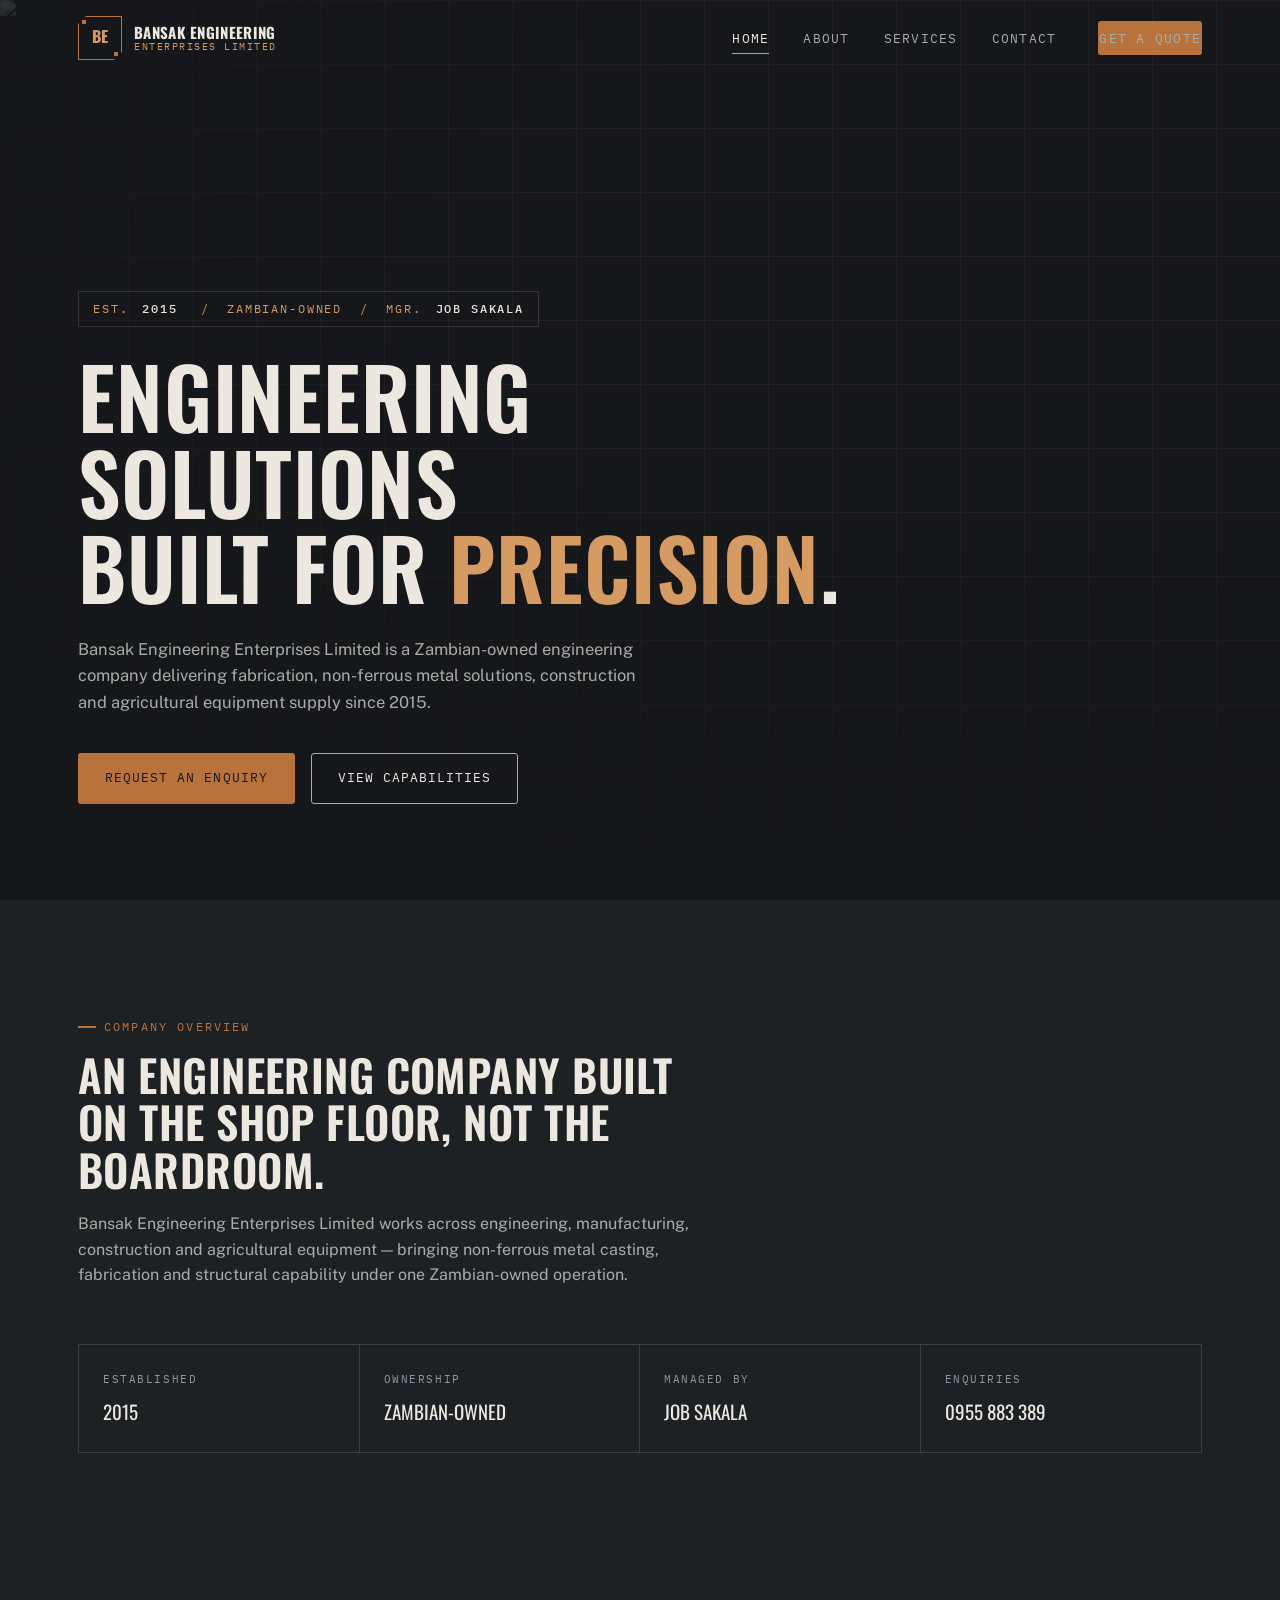
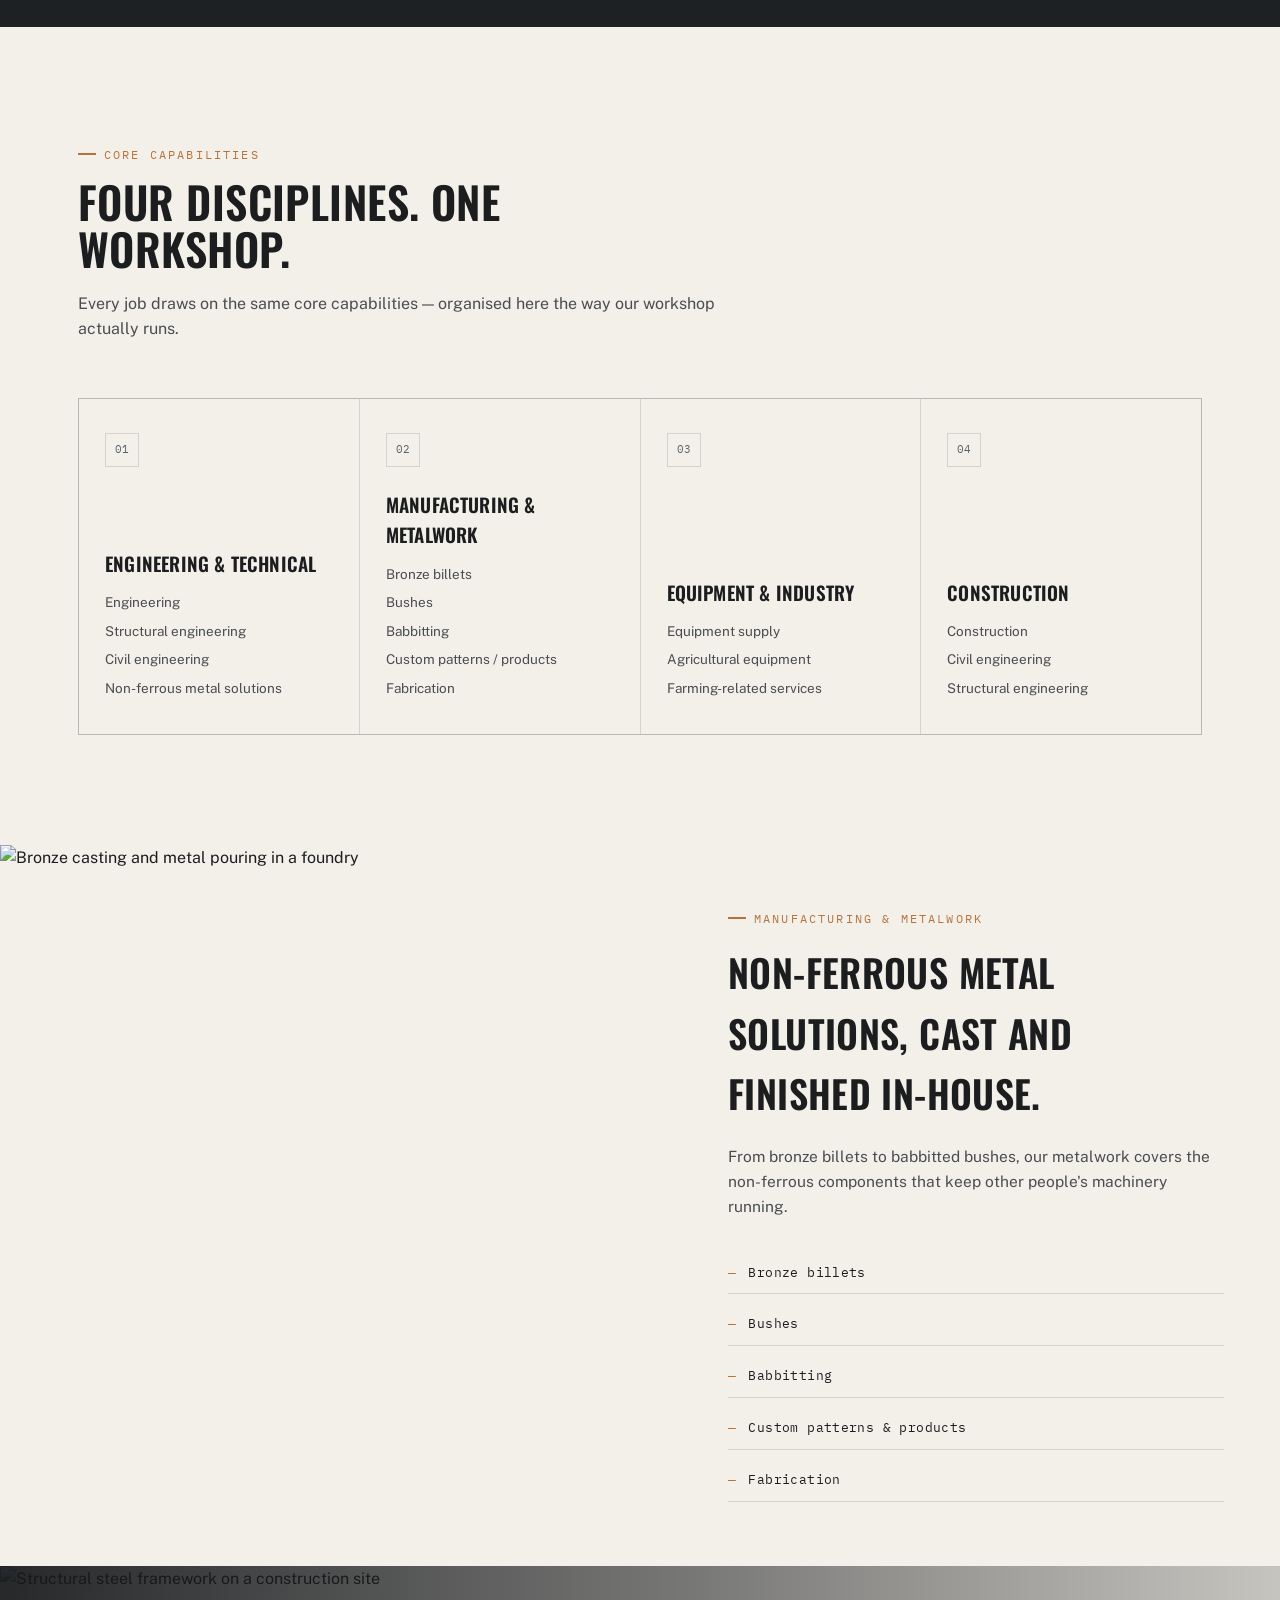
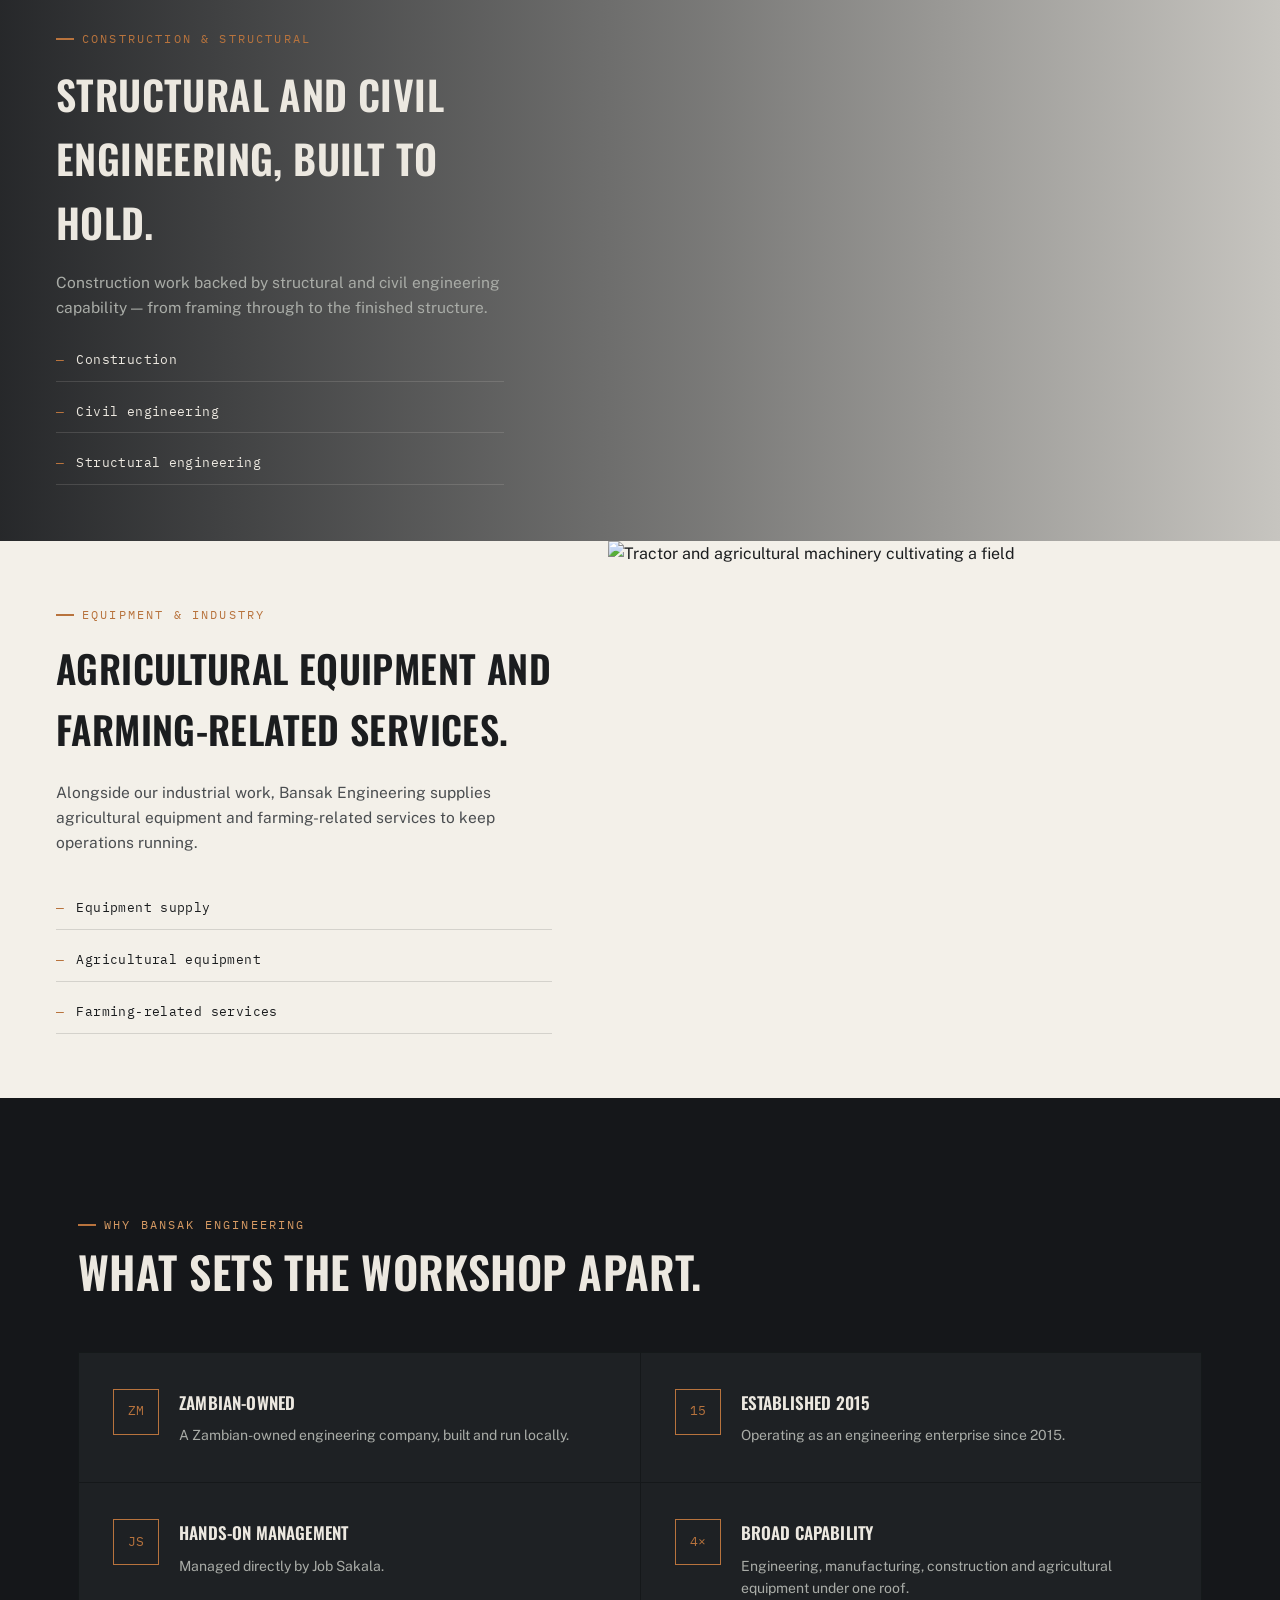
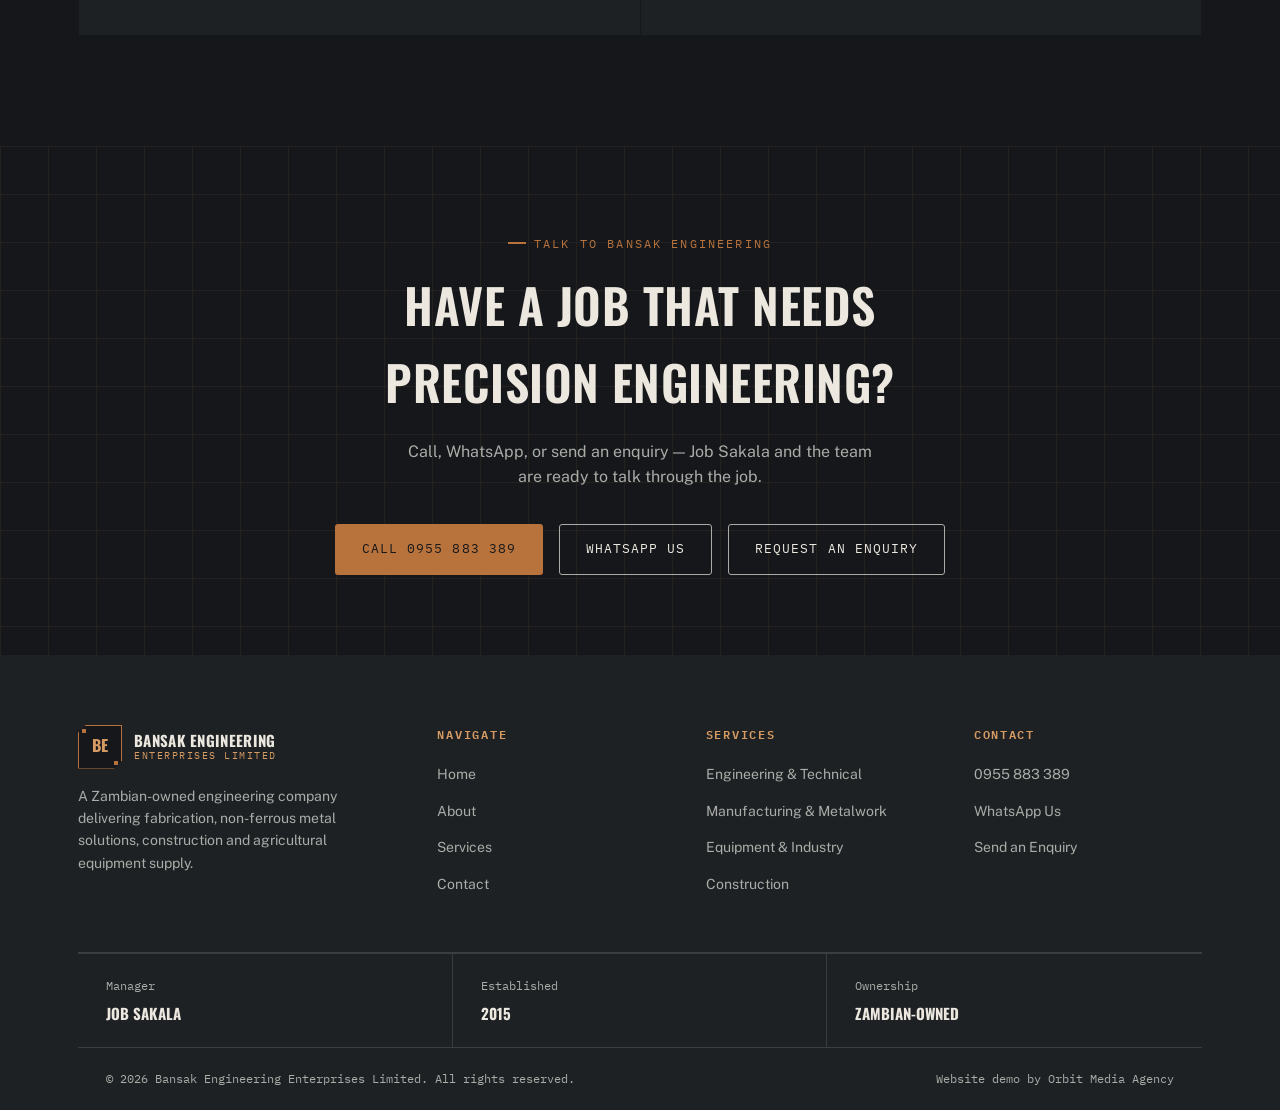
==== index.html @ 0b88bb21 "Add files via upload" ====
<!DOCTYPE html>
<html lang="en">
<head>
<meta charset="UTF-8">
<meta name="viewport" content="width=device-width, initial-scale=1.0">
<title>Bansak Engineering Enterprises Limited — Engineering, Fabrication &amp; Industrial Solutions</title>
<meta name="description" content="Bansak Engineering Enterprises Limited — a Zambian-owned engineering company established in 2015, delivering fabrication, non-ferrous metal solutions, construction and agricultural equipment supply.">
<link rel="preconnect" href="https://fonts.googleapis.com">
<link href="https://fonts.googleapis.com/css2?family=Oswald:wght@400;500;600;700&family=Public+Sans:wght@400;500;600&family=IBM+Plex+Mono:wght@400;500&display=swap" rel="stylesheet">
<link rel="stylesheet" href="assets/style.css">
</head>
<body>

<header class="site-header">
  <div class="nav-inner">
    <a href="index.html" class="brand">
      <span class="brand-mark"><span>BE</span></span>
      <span class="brand-text">
        <strong>Bansak Engineering</strong>
        <small>Enterprises Limited</small>
      </span>
    </a>
    <nav class="nav-links">
      <a href="index.html">Home</a>
      <a href="about.html">About</a>
      <a href="services.html">Services</a>
      <a href="contact.html">Contact</a>
      <a href="tel:0955883389" class="btn btn-primary nav-cta">Get a Quote</a>
    </nav>
    <button class="hamburger" aria-label="Open menu" aria-expanded="false">
      <span></span><span></span><span></span>
    </button>
  </div>
</header>

<div class="mobile-panel">
  <a href="index.html">Home</a>
  <a href="about.html">About</a>
  <a href="services.html">Services</a>
  <a href="contact.html">Contact</a>
  <a href="tel:0955883389" class="btn btn-primary mp-cta">Get a Quote</a>
  <div class="mp-phone">0955883389</div>
</div>

<!-- HERO -->
<section class="hero">
  <div class="hero-bg">
    <img src="https://commons.wikimedia.org/wiki/Special:FilePath/Welder%20in%20a%20workshop%20(Unsplash).jpg" alt="Welder at work in an engineering workshop">
  </div>
  <div class="hero-grid"></div>
  <div class="hero-scrim"></div>
  <div class="hero-content">
    <div class="hero-plate">Est. <b>2015</b> &nbsp;/&nbsp; Zambian-Owned &nbsp;/&nbsp; Mgr. <b>Job Sakala</b></div>
    <h1>Engineering solutions<br>built for <em>precision</em>.</h1>
    <p class="hero-sub">Bansak Engineering Enterprises Limited is a Zambian-owned engineering company delivering fabrication, non-ferrous metal solutions, construction and agricultural equipment supply since 2015.</p>
    <div class="hero-ctas">
      <a href="contact.html" class="btn btn-primary">Request an Enquiry</a>
      <a href="services.html" class="btn btn-outline">View Capabilities</a>
    </div>
  </div>
</section>

<!-- INTRO / NAMEPLATE -->
<section class="section on-graphite">
  <div class="wrap">
    <div class="section-head reveal">
      <div class="plate-label">Company overview</div>
      <h2>An engineering company built on the shop floor, not the boardroom.</h2>
      <p>Bansak Engineering Enterprises Limited works across engineering, manufacturing, construction and agricultural equipment — bringing non-ferrous metal casting, fabrication and structural capability under one Zambian-owned operation.</p>
    </div>
    <div class="nameplate reveal">
      <div class="nameplate-item">
        <div class="np-label">Established</div>
        <div class="np-value">2015</div>
      </div>
      <div class="nameplate-item">
        <div class="np-label">Ownership</div>
        <div class="np-value">Zambian-Owned</div>
      </div>
      <div class="nameplate-item">
        <div class="np-label">Managed By</div>
        <div class="np-value">Job Sakala</div>
      </div>
      <div class="nameplate-item">
        <div class="np-label">Enquiries</div>
        <div class="np-value">0955 883 389</div>
      </div>
    </div>
  </div>
</section>

<div class="blueprint-strip on-graphite" style="background-color:var(--graphite);"></div>

<!-- CORE CAPABILITIES -->
<section class="section">
  <div class="wrap">
    <div class="section-head reveal">
      <div class="plate-label">Core capabilities</div>
      <h2>Four disciplines. One workshop.</h2>
      <p>Every job draws on the same core capabilities — organised here the way our workshop actually runs.</p>
    </div>
    <div class="bento stagger">
      <div class="bento-card reveal" style="--i:0">
        <div class="bento-mark">01</div>
        <div>
          <h3>Engineering &amp; Technical</h3>
          <ul>
            <li>Engineering</li>
            <li>Structural engineering</li>
            <li>Civil engineering</li>
            <li>Non-ferrous metal solutions</li>
          </ul>
        </div>
      </div>
      <div class="bento-card reveal" style="--i:1">
        <div class="bento-mark">02</div>
        <div>
          <h3>Manufacturing &amp; Metalwork</h3>
          <ul>
            <li>Bronze billets</li>
            <li>Bushes</li>
            <li>Babbitting</li>
            <li>Custom patterns / products</li>
            <li>Fabrication</li>
          </ul>
        </div>
      </div>
      <div class="bento-card reveal" style="--i:2">
        <div class="bento-mark">03</div>
        <div>
          <h3>Equipment &amp; Industry</h3>
          <ul>
            <li>Equipment supply</li>
            <li>Agricultural equipment</li>
            <li>Farming-related services</li>
          </ul>
        </div>
      </div>
      <div class="bento-card reveal" style="--i:3">
        <div class="bento-mark">04</div>
        <div>
          <h3>Construction</h3>
          <ul>
            <li>Construction</li>
            <li>Civil engineering</li>
            <li>Structural engineering</li>
          </ul>
        </div>
      </div>
    </div>
  </div>
</section>

<!-- MANUFACTURING & METAL SOLUTIONS SPOTLIGHT -->
<div class="split">
  <div class="split-media reveal">
    <img src="https://commons.wikimedia.org/wiki/Special:FilePath/Bronze%20casting%20in%20Kunstgie%C3%9Ferei%20M%C3%BCnchen%2047.jpg" alt="Bronze casting and metal pouring in a foundry">
  </div>
  <div class="split-text reveal">
    <div class="plate-label">Manufacturing &amp; metalwork</div>
    <h2>Non-ferrous metal solutions, cast and finished in-house.</h2>
    <p>From bronze billets to babbitted bushes, our metalwork covers the non-ferrous components that keep other people's machinery running.</p>
    <ul class="split-list">
      <li>Bronze billets</li>
      <li>Bushes</li>
      <li>Babbitting</li>
      <li>Custom patterns &amp; products</li>
      <li>Fabrication</li>
    </ul>
  </div>
</div>

<!-- FABRICATION / CONSTRUCTION VISUAL BAND -->
<section class="visual-band reveal">
  <img src="https://commons.wikimedia.org/wiki/Special:FilePath/Structural%20steel%20with%20concrete%20lester%20pearson%20toronto%20airport2.jpg" alt="Structural steel framework on a construction site">
  <div class="scrim"></div>
  <div class="visual-content">
    <div class="plate-label">Construction &amp; structural</div>
    <h2>Structural and civil engineering, built to hold.</h2>
    <p>Construction work backed by structural and civil engineering capability — from framing through to the finished structure.</p>
    <ul class="split-list">
      <li>Construction</li>
      <li>Civil engineering</li>
      <li>Structural engineering</li>
    </ul>
  </div>
</section>

<!-- AGRICULTURAL EQUIPMENT -->
<div class="split reverse">
  <div class="split-media reveal">
    <img src="https://commons.wikimedia.org/wiki/Special:FilePath/Tractor-agricultural-machine-cultivating-field.jpg" alt="Tractor and agricultural machinery cultivating a field">
  </div>
  <div class="split-text reveal">
    <div class="plate-label">Equipment &amp; industry</div>
    <h2>Agricultural equipment and farming-related services.</h2>
    <p>Alongside our industrial work, Bansak Engineering supplies agricultural equipment and farming-related services to keep operations running.</p>
    <ul class="split-list">
      <li>Equipment supply</li>
      <li>Agricultural equipment</li>
      <li>Farming-related services</li>
    </ul>
  </div>
</div>

<!-- WHY BANSAK -->
<section class="section on-dark">
  <div class="wrap">
    <div class="section-head reveal">
      <div class="plate-label">Why Bansak Engineering</div>
      <h2>What sets the workshop apart.</h2>
    </div>
    <div class="why-grid stagger">
      <div class="why-block reveal" style="--i:0; background:var(--graphite);">
        <div class="why-mark">ZM</div>
        <div>
          <h3 style="color:var(--offwhite)">Zambian-owned</h3>
          <p style="color:var(--offwhite-dim)">A Zambian-owned engineering company, built and run locally.</p>
        </div>
      </div>
      <div class="why-block reveal" style="--i:1; background:var(--graphite);">
        <div class="why-mark">15</div>
        <div>
          <h3 style="color:var(--offwhite)">Established 2015</h3>
          <p style="color:var(--offwhite-dim)">Operating as an engineering enterprise since 2015.</p>
        </div>
      </div>
      <div class="why-block reveal" style="--i:2; background:var(--graphite);">
        <div class="why-mark">JS</div>
        <div>
          <h3 style="color:var(--offwhite)">Hands-on management</h3>
          <p style="color:var(--offwhite-dim)">Managed directly by Job Sakala.</p>
        </div>
      </div>
      <div class="why-block reveal" style="--i:3; background:var(--graphite);">
        <div class="why-mark">4×</div>
        <div>
          <h3 style="color:var(--offwhite)">Broad capability</h3>
          <p style="color:var(--offwhite-dim)">Engineering, manufacturing, construction and agricultural equipment under one roof.</p>
        </div>
      </div>
    </div>
  </div>
</section>

<!-- CTA BANNER -->
<section class="cta-banner">
  <div class="wrap cta-banner-inner">
    <div class="plate-label" style="justify-content:center;">Talk to Bansak Engineering</div>
    <h2>Have a job that needs precision engineering?</h2>
    <p>Call, WhatsApp, or send an enquiry — Job Sakala and the team are ready to talk through the job.</p>
    <div class="cta-actions">
      <a href="tel:0955883389" class="btn btn-primary">Call 0955 883 389</a>
      <a href="https://wa.me/260955883389" target="_blank" rel="noopener" class="btn btn-outline">WhatsApp Us</a>
      <a href="contact.html" class="btn btn-outline">Request an Enquiry</a>
    </div>
  </div>
</section>

<!-- FOOTER -->
<footer class="site-footer">
  <div class="wrap">
    <div class="footer-top">
      <div class="footer-brand">
        <a href="index.html" class="brand">
          <span class="brand-mark"><span>BE</span></span>
          <span class="brand-text"><strong>Bansak Engineering</strong><small>Enterprises Limited</small></span>
        </a>
        <p>A Zambian-owned engineering company delivering fabrication, non-ferrous metal solutions, construction and agricultural equipment supply.</p>
      </div>
      <div class="footer-col">
        <h4>Navigate</h4>
        <ul>
          <li><a href="index.html">Home</a></li>
          <li><a href="about.html">About</a></li>
          <li><a href="services.html">Services</a></li>
          <li><a href="contact.html">Contact</a></li>
        </ul>
      </div>
      <div class="footer-col">
        <h4>Services</h4>
        <ul>
          <li><a href="services.html">Engineering &amp; Technical</a></li>
          <li><a href="services.html">Manufacturing &amp; Metalwork</a></li>
          <li><a href="services.html">Equipment &amp; Industry</a></li>
          <li><a href="services.html">Construction</a></li>
        </ul>
      </div>
      <div class="footer-col">
        <h4>Contact</h4>
        <ul>
          <li><a href="tel:0955883389">0955 883 389</a></li>
          <li><a href="https://wa.me/260955883389" target="_blank" rel="noopener">WhatsApp Us</a></li>
          <li><a href="contact.html">Send an Enquiry</a></li>
        </ul>
      </div>
    </div>
    <div class="footer-plate">
      <div>Manager<b>Job Sakala</b></div>
      <div>Established<b>2015</b></div>
      <div>Ownership<b>Zambian-Owned</b></div>
    </div>
    <div class="footer-bottom">
      <span>&copy; 2026 Bansak Engineering Enterprises Limited. All rights reserved.</span>
      <span>Website demo by Orbit Media Agency</span>
    </div>
  </div>
</footer>

<button class="to-top" aria-label="Back to top">↑</button>
<a href="https://wa.me/260955883389" target="_blank" rel="noopener" class="wa-float" aria-label="Chat on WhatsApp">
  <svg width="26" height="26" viewBox="0 0 24 24" fill="none"><path d="M17.6 6.32A7.85 7.85 0 0 0 12.03 4c-4.36 0-7.9 3.53-7.9 7.9 0 1.4.37 2.75 1.06 3.95L4 20l4.28-1.12a7.9 7.9 0 0 0 3.75.96h.01c4.36 0 7.9-3.54 7.9-7.9 0-2.1-.83-4.08-2.34-5.62Z" stroke="#15171a" stroke-width="1.3"/><path d="M9.5 8.6c.14-.32.29-.32.42-.33h.36c.11 0 .27-.04.42.32.16.4.53 1.36.58 1.46.05.1.08.22.01.35-.06.13-.1.2-.2.32-.1.11-.2.24-.29.32-.1.1-.2.2-.09.4.12.2.53.9 1.15 1.46.79.7 1.45.92 1.66 1.02.2.1.32.09.44-.05.13-.14.53-.6.67-.81.14-.2.28-.17.46-.1.19.07 1.2.57 1.4.67.2.1.34.15.39.24.05.1.05.53-.13 1.04-.18.51-1.03.99-1.44 1.05-.37.06-.83.08-1.34-.09-.31-.1-.7-.23-1.22-.45-2.14-.92-3.54-3.08-3.65-3.22-.11-.15-.87-1.15-.87-2.2 0-1.04.55-1.55.74-1.76Z" fill="#15171a"/></svg>
</a>

<script src="assets/script.js"></script>
</body>
</html>
---- assets/style.css ----
/* =========================================================
   BANSAK ENGINEERING ENTERPRISES LIMITED — design system
   Signature: the stamped equipment "nameplate" motif.
   ========================================================= */

:root{
  --charcoal: #15171a;
  --graphite: #1e2124;
  --graphite-2: #262a2e;
  --steel: #55636d;
  --steel-light: #8b98a1;
  --bronze: #b8733d;
  --bronze-light: #d69a63;
  --bronze-dim: #8a5a30;
  --paper: #f3f0e9;
  --paper-2: #eae5da;
  --ink: #1b1d1f;
  --ink-soft: #4a4d50;
  --offwhite: #ece8e0;
  --offwhite-dim: #a9aca7;
  --line-dark: rgba(236,232,224,0.14);
  --line-light: rgba(27,29,31,0.14);
  --radius: 3px;
  --font-display: 'Oswald', sans-serif;
  --font-body: 'Public Sans', sans-serif;
  --font-mono: 'IBM Plex Mono', monospace;
  --ease: cubic-bezier(.22,.68,.32,1);
}

*{box-sizing:border-box;}
html{scroll-behavior:smooth;}
@media (prefers-reduced-motion: reduce){
  html{scroll-behavior:auto;}
  *{animation-duration:0.001ms !important; animation-iteration-count:1 !important; transition-duration:0.001ms !important;}
}

body{
  margin:0;
  font-family:var(--font-body);
  background:var(--paper);
  color:var(--ink);
  line-height:1.6;
  -webkit-font-smoothing:antialiased;
  overflow-x:hidden;
}

img{max-width:100%; display:block;}
a{color:inherit; text-decoration:none;}
ul{margin:0; padding:0; list-style:none;}
h1,h2,h3,h4{font-family:var(--font-display); text-transform:uppercase; margin:0; letter-spacing:0.01em; font-weight:600;}
p{margin:0;}

.wrap{max-width:1180px; margin:0 auto; padding:0 28px;}

/* ---------- eyebrow / stamped plate label ---------- */
.plate-label{
  display:inline-flex;
  align-items:center;
  gap:8px;
  font-family:var(--font-mono);
  font-size:12px;
  letter-spacing:0.18em;
  text-transform:uppercase;
  color:var(--bronze);
  margin-bottom:14px;
}
.plate-label::before{
  content:"";
  width:18px; height:2px;
  background:var(--bronze);
  display:inline-block;
}
.on-dark .plate-label{color:var(--bronze-light);}

/* ---------- buttons ---------- */
.btn{
  display:inline-flex;
  align-items:center;
  gap:10px;
  font-family:var(--font-mono);
  font-size:13px;
  letter-spacing:0.08em;
  text-transform:uppercase;
  padding:14px 26px;
  border:1px solid transparent;
  border-radius:var(--radius);
  cursor:pointer;
  transition:transform .35s var(--ease), background .3s, border-color .3s, color .3s;
  white-space:nowrap;
}
.btn:hover{transform:translateY(-2px);}
.btn:focus-visible{outline:2px solid var(--bronze-light); outline-offset:3px;}
.btn-primary{background:var(--bronze); color:var(--charcoal);}
.btn-primary:hover{background:var(--bronze-light);}
.btn-outline{border-color:var(--offwhite-dim); color:var(--offwhite);}
.btn-outline:hover{border-color:var(--bronze-light); color:var(--bronze-light);}
.btn-outline-dark{border-color:var(--ink-soft); color:var(--ink);}
.btn-outline-dark:hover{border-color:var(--bronze); color:var(--bronze-dim);}
.btn-block{width:100%; justify-content:center;}

/* ---------- nav ---------- */
.site-header{
  position:fixed; top:0; left:0; right:0; z-index:100;
  background:rgba(21,23,26,0.0);
  transition:background .4s var(--ease), border-color .4s, backdrop-filter .4s;
  border-bottom:1px solid transparent;
}
.site-header.scrolled{
  background:rgba(21,23,26,0.92);
  backdrop-filter:blur(8px);
  border-bottom-color:var(--line-dark);
}
.nav-inner{
  display:flex; align-items:center; justify-content:space-between;
  padding:16px 28px;
  max-width:1180px; margin:0 auto;
}
.brand{display:flex; align-items:center; gap:12px;}
.brand-mark{
  width:44px; height:44px;
  border:1px solid var(--bronze);
  position:relative;
  display:flex; align-items:center; justify-content:center;
  font-family:var(--font-display);
  font-weight:700; font-size:16px; letter-spacing:0.03em;
  color:var(--bronze-light);
  clip-path:polygon(8px 0,100% 0,100% calc(100% - 8px),calc(100% - 8px) 100%,0 100%,0 8px);
  background:var(--charcoal);
}
.brand-mark span{position:relative; top:-1px;}
.brand-mark::before,.brand-mark::after{
  content:""; position:absolute; width:4px; height:4px; background:var(--bronze);
}
.brand-mark::before{top:3px; left:3px;}
.brand-mark::after{bottom:3px; right:3px;}
.brand-text{display:flex; flex-direction:column; line-height:1.1;}
.brand-text strong{font-family:var(--font-display); color:var(--offwhite); font-size:15px; letter-spacing:0.02em; text-transform:uppercase;}
.brand-text small{font-family:var(--font-mono); color:var(--bronze-light); font-size:9.5px; letter-spacing:0.16em; text-transform:uppercase; margin-top:2px;}

.nav-links{display:flex; align-items:center; gap:34px;}
.nav-links a{
  font-family:var(--font-mono); font-size:12.5px; letter-spacing:0.1em; text-transform:uppercase;
  color:var(--offwhite-dim); position:relative; padding:6px 0;
  transition:color .3s;
}
.nav-links a::after{
  content:""; position:absolute; left:0; bottom:0; width:0; height:1px; background:var(--bronze-light);
  transition:width .3s var(--ease);
}
.nav-links a:hover, .nav-links a.active{color:var(--offwhite);}
.nav-links a:hover::after, .nav-links a.active::after{width:100%;}
.nav-cta{margin-left:8px;}

.hamburger{
  display:none; width:38px; height:38px; border:1px solid var(--line-dark);
  background:transparent; cursor:pointer; position:relative; border-radius:var(--radius);
}
.hamburger span{
  position:absolute; left:9px; right:9px; height:1.5px; background:var(--offwhite);
  transition:transform .35s var(--ease), opacity .25s;
}
.hamburger span:nth-child(1){top:13px;}
.hamburger span:nth-child(2){top:18.5px;}
.hamburger span:nth-child(3){top:24px;}
.hamburger.open span:nth-child(1){transform:translateY(5.5px) rotate(45deg);}
.hamburger.open span:nth-child(2){opacity:0;}
.hamburger.open span:nth-child(3){transform:translateY(-5.5px) rotate(-45deg);}

.mobile-panel{
  position:fixed; inset:0; top:0; background:var(--charcoal);
  z-index:99; display:flex; flex-direction:column; justify-content:center; gap:28px;
  padding:40px; transform:translateX(100%); transition:transform .45s var(--ease);
}
.mobile-panel.open{transform:translateX(0);}
.mobile-panel a{
  font-family:var(--font-display); font-size:30px; text-transform:uppercase; color:var(--offwhite);
  letter-spacing:0.02em;
}
.mobile-panel .mp-cta{margin-top:12px;}
.mobile-panel .mp-phone{
  font-family:var(--font-mono); color:var(--bronze-light); font-size:15px; letter-spacing:0.06em;
}

body.menu-open{overflow:hidden;}

/* ---------- hero ---------- */
.hero{
  position:relative; min-height:100vh; display:flex; align-items:flex-end;
  overflow:hidden; background:var(--charcoal);
}
.hero-bg{
  position:absolute; inset:0; z-index:0;
}
.hero-bg img{
  width:100%; height:100%; object-fit:cover;
  animation:kenburns 26s ease-in-out infinite alternate;
}
@keyframes kenburns{ from{transform:scale(1);} to{transform:scale(1.09);} }
.hero-scrim{
  position:absolute; inset:0; z-index:1;
  background:
    linear-gradient(180deg, rgba(21,23,26,0.55) 0%, rgba(21,23,26,0.35) 35%, rgba(21,23,26,0.92) 100%),
    linear-gradient(90deg, rgba(21,23,26,0.75) 0%, rgba(21,23,26,0.15) 55%);
}
.hero-grid{
  position:absolute; inset:0; z-index:1; opacity:0.15; pointer-events:none;
  background-image:
    linear-gradient(var(--bronze-light) 1px, transparent 1px),
    linear-gradient(90deg, var(--bronze-light) 1px, transparent 1px);
  background-size:64px 64px;
  animation:gridshift 40s linear infinite;
}
@keyframes gridshift{ from{background-position:0 0,0 0;} to{background-position:64px 64px,64px 64px;} }
.hero-content{
  position:relative; z-index:2; padding:160px 28px 96px; max-width:1180px; margin:0 auto; width:100%;
}
.hero-plate{
  display:inline-flex; align-items:center; gap:14px;
  font-family:var(--font-mono); font-size:11.5px; letter-spacing:0.16em; text-transform:uppercase;
  color:var(--bronze-light); border:1px solid var(--line-dark); padding:8px 14px; margin-bottom:26px;
  opacity:0; animation:riseIn .9s var(--ease) .2s forwards;
}
.hero-plate b{color:var(--offwhite); font-weight:500;}
.hero h1{
  font-size:clamp(38px,6.6vw,84px); color:var(--offwhite); line-height:1.02; max-width:820px;
  opacity:0; animation:riseIn .9s var(--ease) .38s forwards;
}
.hero h1 em{font-style:normal; color:var(--bronze-light);}
.hero-sub{
  margin-top:26px; max-width:560px; color:var(--offwhite-dim); font-size:16.5px;
  opacity:0; animation:riseIn .9s var(--ease) .55s forwards;
}
.hero-ctas{
  margin-top:38px; display:flex; gap:16px; flex-wrap:wrap;
  opacity:0; animation:riseIn .9s var(--ease) .72s forwards;
}
@keyframes riseIn{ from{opacity:0; transform:translateY(22px);} to{opacity:1; transform:translateY(0);} }

.hero-band{
  position:relative; min-height:46vh; display:flex; align-items:flex-end; overflow:hidden; background:var(--charcoal);
}
.hero-band .hero-content{padding:150px 28px 60px;}
.hero-band h1{font-size:clamp(32px,5.2vw,58px);}

/* ---------- sections ---------- */
section{position:relative;}
.section{padding:110px 0;}
.section-tight{padding:80px 0;}
.on-dark{background:var(--charcoal); color:var(--offwhite);}
.on-graphite{background:var(--graphite); color:var(--offwhite);}
.on-dark h2,.on-graphite h2{color:var(--offwhite);}
.on-dark p, .on-graphite p{color:var(--offwhite-dim);}

.section-head{max-width:640px; margin-bottom:56px;}
.section-head h2{font-size:clamp(28px,4vw,44px); line-height:1.08;}
.section-head p{margin-top:18px; font-size:16px; color:var(--ink-soft);}
.on-dark .section-head p, .on-graphite .section-head p{color:var(--offwhite-dim);}

/* reveal utility */
.reveal{opacity:0; transform:translateY(28px); transition:opacity .8s var(--ease), transform .8s var(--ease);}
.reveal.in{opacity:1; transform:translateY(0);}
.stagger > *{transition-delay:calc(var(--i,0) * 90ms);}

/* ---------- capability bento ---------- */
.bento{
  display:grid; grid-template-columns:repeat(4,1fr); gap:1px;
  background:var(--line-light); border:1px solid var(--line-light);
}
.on-dark .bento, .on-graphite .bento{background:var(--line-dark); border-color:var(--line-dark);}
.bento-card{
  background:var(--paper); padding:34px 26px; min-height:250px;
  display:flex; flex-direction:column; justify-content:space-between;
  transition:background .35s var(--ease);
}
.on-dark .bento-card, .on-graphite .bento-card{background:var(--graphite);}
.bento-card:hover{background:var(--charcoal);}
.bento-card:hover *{color:var(--offwhite) !important;}
.bento-card:hover .bento-mark{color:var(--bronze-light) !important; border-color:var(--bronze-light) !important;}
.bento-mark{
  font-family:var(--font-mono); font-size:11px; color:var(--steel);
  border:1px solid var(--line-light); width:34px; height:34px; display:flex; align-items:center; justify-content:center;
  transition:color .3s, border-color .3s;
}
.on-dark .bento-mark, .on-graphite .bento-mark{border-color:var(--line-dark); color:var(--steel-light);}
.bento-card h3{font-size:19px; margin-top:22px; color:var(--ink);}
.on-dark .bento-card h3, .on-graphite .bento-card h3{color:var(--offwhite);}
.bento-card ul{margin-top:14px; display:flex; flex-direction:column; gap:7px;}
.bento-card li{font-size:13.5px; color:var(--ink-soft);}
.on-dark .bento-card li, .on-graphite .bento-card li{color:var(--offwhite-dim);}

/* ---------- split sections ---------- */
.split{display:grid; grid-template-columns:1.05fr 0.95fr; gap:0; align-items:stretch;}
.split.reverse{grid-template-columns:0.95fr 1.05fr;}
.split.reverse .split-media{order:2;}
.split.reverse .split-text{order:1;}
.split-media{position:relative; min-height:420px; overflow:hidden;}
.split-media img{width:100%; height:100%; object-fit:cover; transition:transform .8s var(--ease);}
.split-media:hover img{transform:scale(1.05);}
.split-media::after{
  content:""; position:absolute; inset:0;
  border:1px solid var(--bronze); opacity:0; transition:opacity .4s;
  margin:14px;
}
.split-text{
  padding:64px 56px; display:flex; flex-direction:column; justify-content:center; background:var(--paper);
}
.split-text.dark-panel{background:var(--charcoal); color:var(--offwhite);}
.split-text.dark-panel p{color:var(--offwhite-dim);}
.split-text h2{font-size:clamp(26px,3.4vw,38px); margin-bottom:20px;}
.split-text p{font-size:15.5px; color:var(--ink-soft); margin-bottom:14px;}
.split-list{margin-top:20px; display:flex; flex-direction:column; gap:10px;}
.split-list li{
  display:flex; align-items:center; gap:12px; font-family:var(--font-mono); font-size:13px; letter-spacing:0.03em;
  padding:10px 0; border-bottom:1px solid var(--line-light);
}
.dark-panel .split-list li{border-bottom-color:var(--line-dark);}
.split-list li::before{content:"—"; color:var(--bronze);}

/* ---------- full-width visual band ---------- */
.visual-band{position:relative; min-height:520px; display:flex; align-items:center; overflow:hidden;}
.visual-band img{position:absolute; inset:0; width:100%; height:100%; object-fit:cover;}
.visual-band .scrim{position:absolute; inset:0; background:linear-gradient(90deg, rgba(21,23,26,0.92) 0%, rgba(21,23,26,0.55) 55%, rgba(21,23,26,0.2) 100%);}
.visual-band .visual-content{position:relative; z-index:2; max-width:560px; padding:56px;}
.visual-band h2{color:var(--offwhite); font-size:clamp(26px,3.6vw,40px);}
.visual-band p{color:var(--offwhite-dim); margin-top:16px; font-size:15.5px;}
.visual-band .split-list li{border-bottom-color:var(--line-dark); color:var(--offwhite);}

/* ---------- nameplate info block ---------- */
.nameplate{
  border:1px solid var(--line-dark); background:var(--graphite);
  display:grid; grid-template-columns:repeat(4,1fr);
}
.nameplate-item{padding:26px 24px; border-right:1px solid var(--line-dark);}
.nameplate-item:last-child{border-right:none;}
.nameplate-item .np-label{font-family:var(--font-mono); font-size:10.5px; letter-spacing:0.15em; text-transform:uppercase; color:var(--steel-light);}
.nameplate-item .np-value{font-family:var(--font-display); font-size:19px; color:var(--offwhite); margin-top:8px; text-transform:uppercase;}

/* ---------- why us blocks ---------- */
.why-grid{display:grid; grid-template-columns:repeat(2,1fr); gap:1px; background:var(--line-light); border:1px solid var(--line-light);}
.why-block{background:var(--paper); padding:36px 34px; display:flex; gap:20px;}
.why-mark{
  flex:none; width:46px; height:46px; border:1px solid var(--bronze); color:var(--bronze);
  display:flex; align-items:center; justify-content:center; font-family:var(--font-mono); font-size:13px;
}
.why-block h3{font-size:17px; margin-bottom:8px;}
.why-block p{font-size:14px; color:var(--ink-soft);}

/* ---------- CTA banner ---------- */
.cta-banner{
  background:var(--charcoal); padding:80px 0; text-align:center; position:relative; overflow:hidden;
}
.cta-banner::before{
  content:""; position:absolute; inset:0; opacity:0.08;
  background-image:linear-gradient(var(--bronze-light) 1px, transparent 1px), linear-gradient(90deg, var(--bronze-light) 1px, transparent 1px);
  background-size:48px 48px;
}
.cta-banner-inner{position:relative; z-index:1;}
.cta-banner h2{color:var(--offwhite); font-size:clamp(28px,4.6vw,48px); max-width:680px; margin:0 auto 18px;}
.cta-banner p{color:var(--offwhite-dim); max-width:480px; margin:0 auto 34px;}
.cta-actions{display:flex; gap:16px; justify-content:center; flex-wrap:wrap;}

/* ---------- footer ---------- */
.site-footer{background:var(--graphite); color:var(--offwhite); padding:70px 0 0;}
.footer-top{display:grid; grid-template-columns:1.4fr 1fr 1fr 1fr; gap:40px; padding-bottom:56px; border-bottom:1px solid var(--line-dark);}
.footer-brand p{color:var(--offwhite-dim); font-size:14px; margin-top:16px; max-width:280px;}
.footer-col h4{font-family:var(--font-mono); font-size:11.5px; letter-spacing:0.15em; color:var(--bronze-light); margin-bottom:18px;}
.footer-col ul{display:flex; flex-direction:column; gap:11px;}
.footer-col a{font-size:14px; color:var(--offwhite-dim); transition:color .25s;}
.footer-col a:hover{color:var(--offwhite);}
.footer-plate{
  margin-top:0; display:grid; grid-template-columns:repeat(3,1fr); border-top:1px solid var(--line-dark);
}
.footer-plate div{padding:22px 28px; border-right:1px solid var(--line-dark); font-family:var(--font-mono); font-size:12px; color:var(--offwhite-dim);}
.footer-plate div:last-child{border-right:none;}
.footer-plate b{display:block; color:var(--offwhite); font-family:var(--font-display); font-size:15px; text-transform:uppercase; margin-top:5px;}
.footer-bottom{
  padding:22px 28px; display:flex; justify-content:space-between; flex-wrap:wrap; gap:10px;
  font-family:var(--font-mono); font-size:11.5px; color:var(--offwhite-dim); border-top:1px solid var(--line-dark);
}

/* ---------- back to top ---------- */
.to-top{
  position:fixed; right:22px; bottom:22px; width:46px; height:46px; border-radius:50%;
  background:var(--bronze); color:var(--charcoal); display:flex; align-items:center; justify-content:center;
  border:none; cursor:pointer; opacity:0; pointer-events:none; transform:translateY(10px);
  transition:opacity .3s, transform .3s; z-index:80;
}
.to-top.show{opacity:1; pointer-events:auto; transform:translateY(0);}

/* ---------- floating whatsapp (mobile) ---------- */
.wa-float{
  position:fixed; left:20px; bottom:20px; z-index:80;
  background:var(--bronze); color:var(--charcoal); width:52px; height:52px; border-radius:50%;
  display:none; align-items:center; justify-content:center; box-shadow:0 8px 24px rgba(0,0,0,0.35);
}
@media (max-width:760px){ .wa-float{display:flex;} }

/* ---------- forms ---------- */
.form-grid{display:grid; grid-template-columns:1fr 1fr; gap:20px;}
.field{display:flex; flex-direction:column; gap:8px; margin-bottom:20px;}
.field.full{grid-column:1 / -1;}
.field label{font-family:var(--font-mono); font-size:11.5px; letter-spacing:0.1em; text-transform:uppercase; color:var(--ink-soft);}
.field input, .field select, .field textarea{
  border:1px solid var(--line-light); background:var(--paper-2); padding:13px 14px; font-family:var(--font-body);
  font-size:14.5px; color:var(--ink); border-radius:var(--radius); transition:border-color .25s, background .25s;
}
.field input:focus, .field select:focus, .field textarea:focus{
  outline:none; border-color:var(--bronze); background:#fff;
}
.field textarea{resize:vertical; min-height:120px;}
.form-note{font-size:12.5px; color:var(--ink-soft); margin-top:14px;}
.form-success{
  display:none; border:1px solid var(--bronze); padding:22px; background:var(--paper-2); margin-top:16px;
}
.form-success.show{display:block;}

/* ---------- contact page details ---------- */
.contact-grid{display:grid; grid-template-columns:1fr 1fr; gap:60px; align-items:start;}
.contact-card{border:1px solid var(--line-light); padding:36px; background:var(--paper-2);}
.contact-row{display:flex; align-items:center; gap:16px; padding:16px 0; border-bottom:1px solid var(--line-light);}
.contact-row:last-child{border-bottom:none;}
.contact-icon{
  flex:none; width:40px; height:40px; border:1px solid var(--bronze); color:var(--bronze);
  display:flex; align-items:center; justify-content:center;
}
.contact-row .cr-label{font-family:var(--font-mono); font-size:10.5px; letter-spacing:0.12em; text-transform:uppercase; color:var(--ink-soft);}
.contact-row .cr-value{font-family:var(--font-display); font-size:19px; text-transform:uppercase; margin-top:3px;}
.contact-row a.cr-value{color:var(--bronze-dim); transition:color .2s;}
.contact-row a.cr-value:hover{color:var(--bronze);}

.blueprint-strip{
  height:64px; width:100%;
  background-image:repeating-linear-gradient(90deg, var(--line-light) 0 1px, transparent 1px 40px);
  border-top:1px solid var(--line-light); border-bottom:1px solid var(--line-light);
  display:flex; align-items:center; overflow:hidden;
}
.on-dark .blueprint-strip{background-image:repeating-linear-gradient(90deg, var(--line-dark) 0 1px, transparent 1px 40px); border-color:var(--line-dark);}

/* ---------- responsive ---------- */
@media (max-width:980px){
  .nav-links{display:none;}
  .hamburger{display:block;}
  .bento{grid-template-columns:repeat(2,1fr);}
  .why-grid{grid-template-columns:1fr;}
  .footer-top{grid-template-columns:1fr 1fr; row-gap:36px;}
  .footer-plate{grid-template-columns:1fr;}
  .footer-plate div{border-right:none; border-bottom:1px solid var(--line-dark);}
  .split, .split.reverse{grid-template-columns:1fr;}
  .split-media{min-height:280px; order:1 !important;}
  .split-text{order:2 !important; padding:48px 28px;}
  .nameplate{grid-template-columns:1fr 1fr;}
  .nameplate-item{border-bottom:1px solid var(--line-dark);}
  .contact-grid{grid-template-columns:1fr; gap:36px;}
  .form-grid{grid-template-columns:1fr;}
}
@media (max-width:600px){
  .section{padding:72px 0;}
  .bento{grid-template-columns:1fr;}
  .footer-top{grid-template-columns:1fr;}
  .nameplate{grid-template-columns:1fr;}
  .hero-content{padding:130px 20px 64px;}
  .cta-actions{flex-direction:column; align-items:stretch;}
  .cta-actions .btn{justify-content:center;}
}
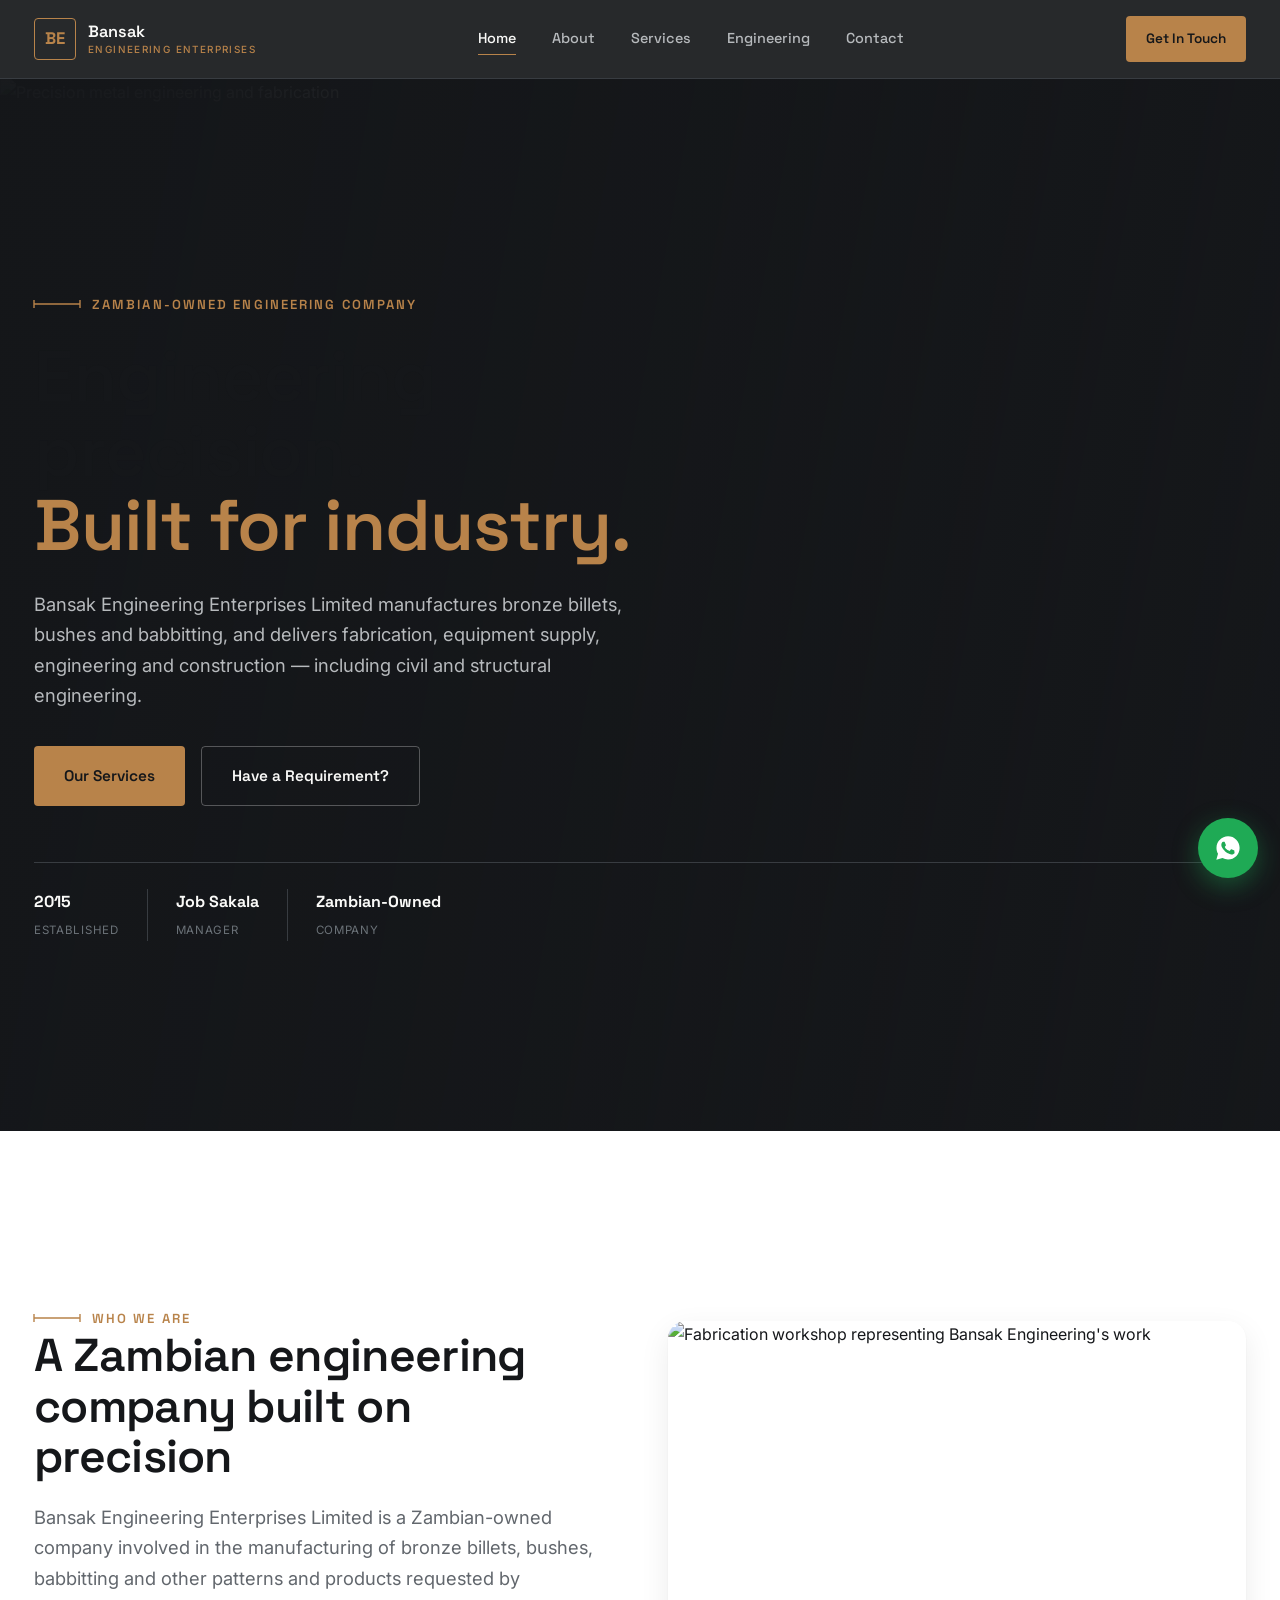
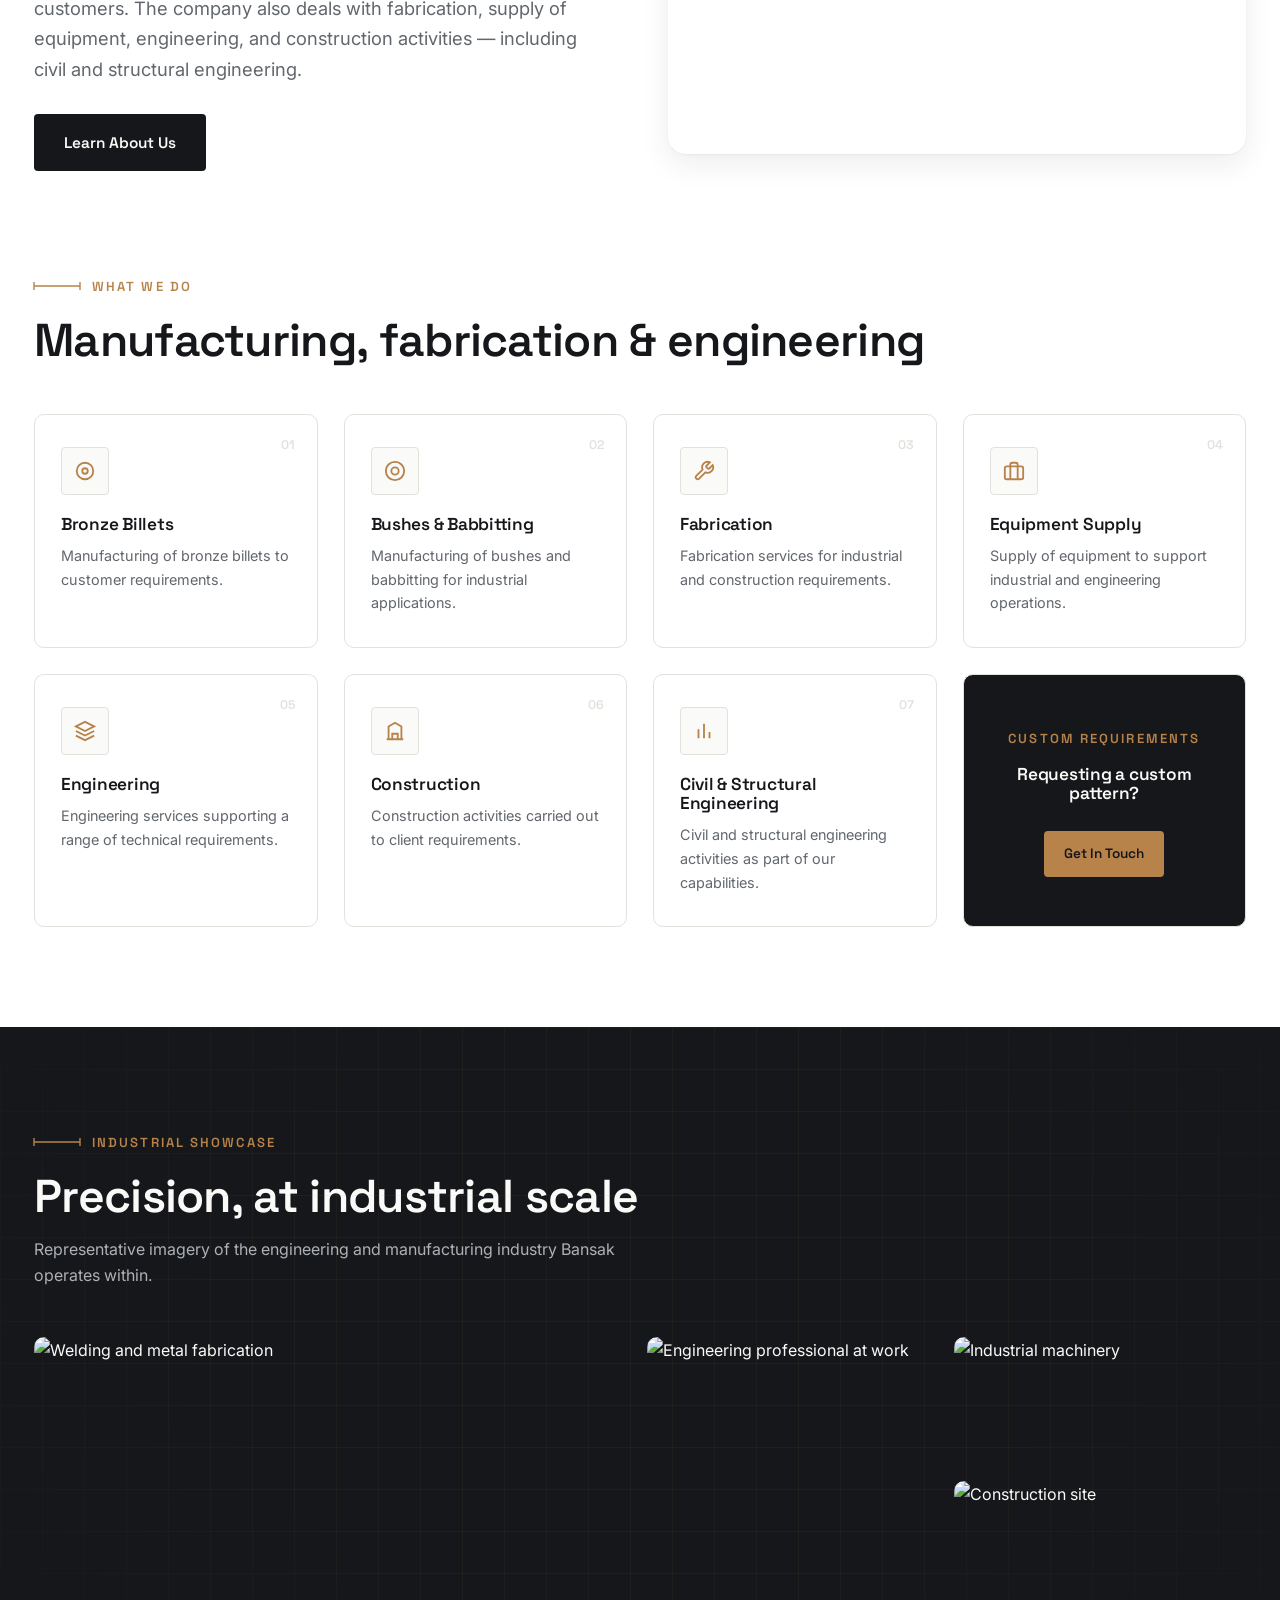
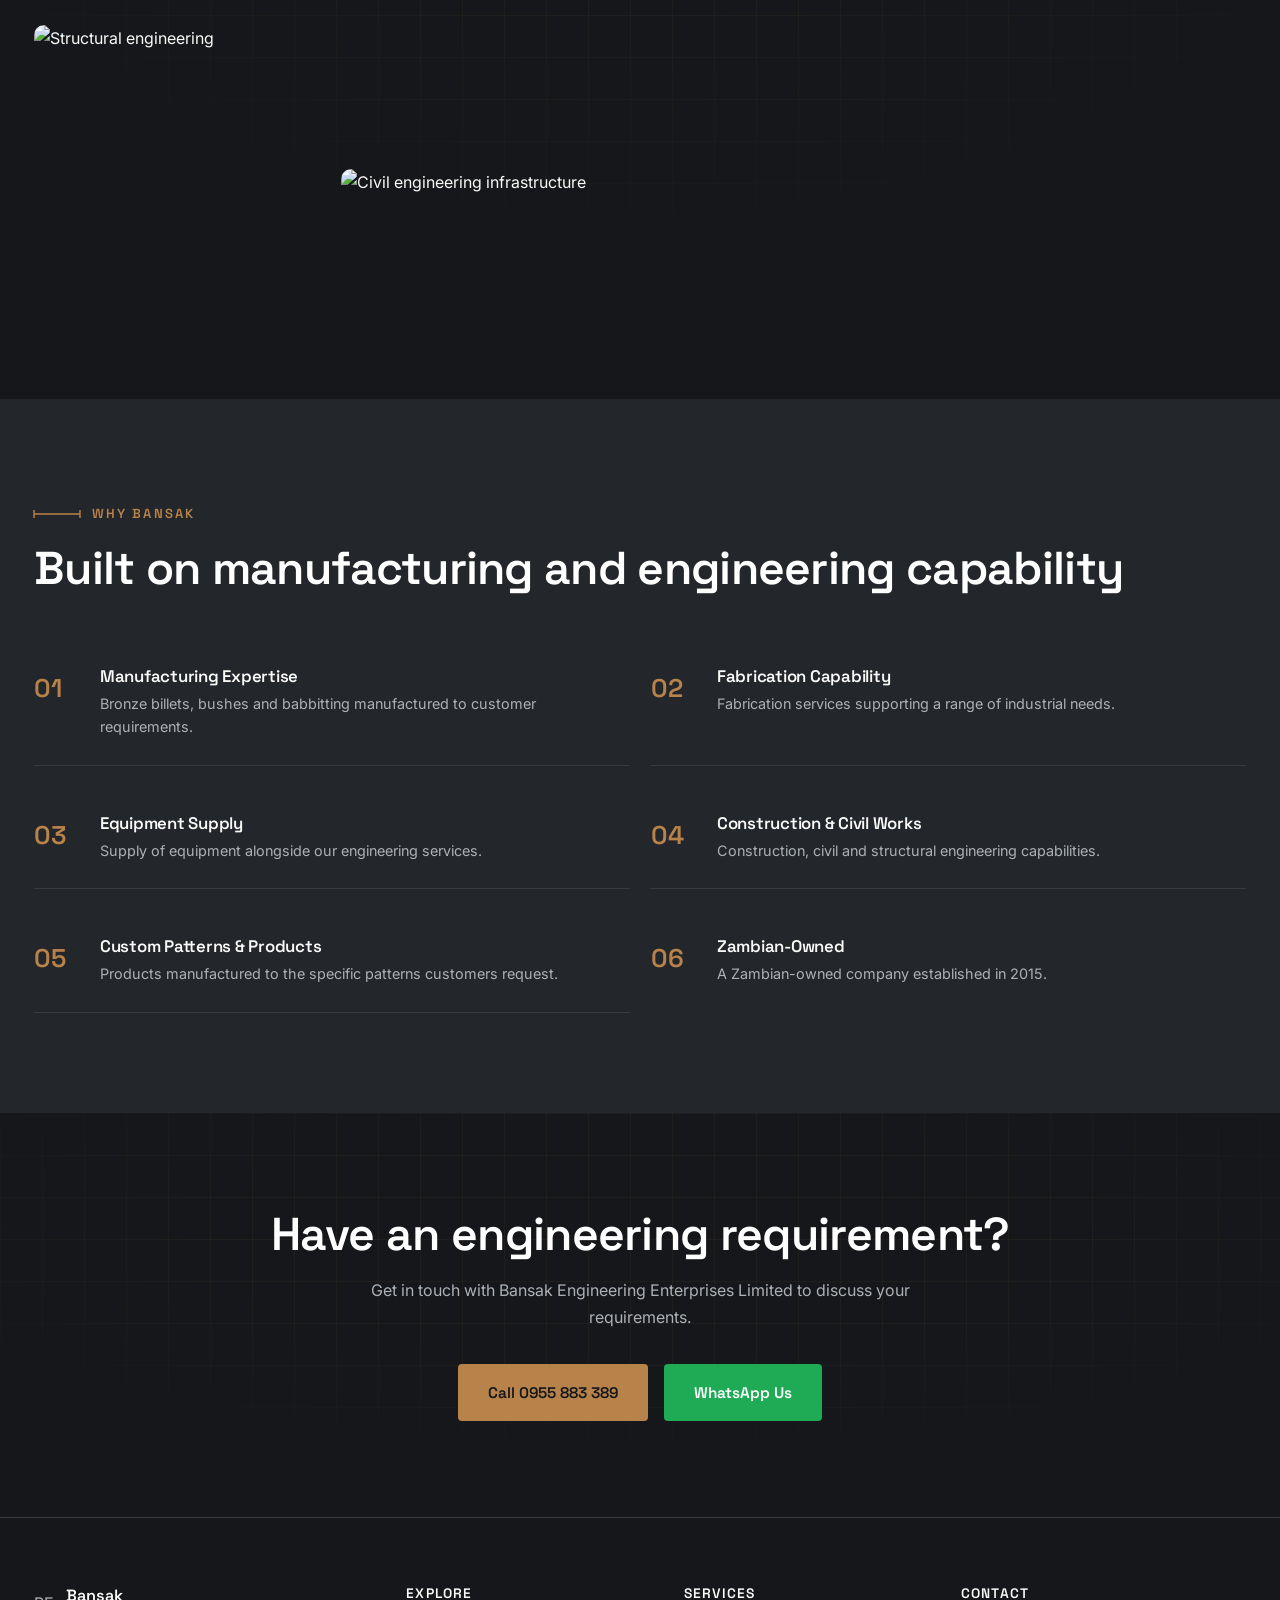
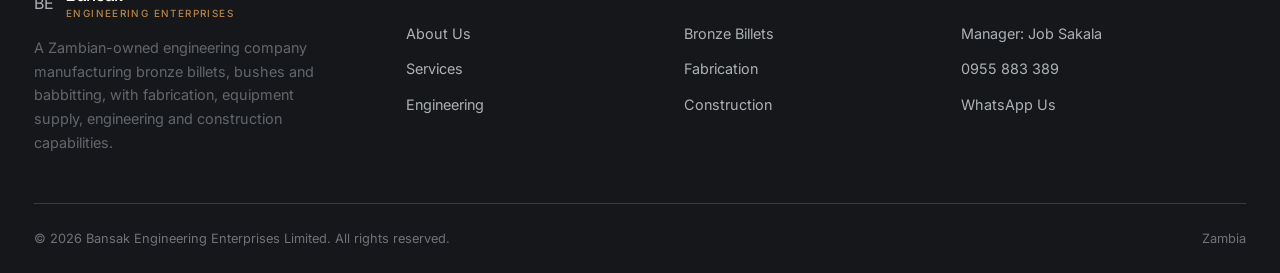
==== commit 8c5378d5: "Add files via upload" ====
--- a/index.html
+++ b/index.html
@@ -3,315 +3,279 @@
 <head>
 <meta charset="UTF-8">
 <meta name="viewport" content="width=device-width, initial-scale=1.0">
-<title>Bansak Engineering Enterprises Limited — Engineering, Fabrication &amp; Industrial Solutions</title>
-<meta name="description" content="Bansak Engineering Enterprises Limited — a Zambian-owned engineering company established in 2015, delivering fabrication, non-ferrous metal solutions, construction and agricultural equipment supply.">
+<title>Bansak Engineering Enterprises Limited | Engineering Precision, Built for Industry</title>
+<meta name="description" content="Bansak Engineering Enterprises Limited — Zambian-owned manufacturer of bronze billets, bushes and babbitting, with fabrication, equipment supply, engineering and construction capabilities.">
+<meta property="og:title" content="Bansak Engineering Enterprises Limited">
+<meta property="og:description" content="Engineering precision, built for industry. Bronze billets, bushes, babbitting, fabrication, equipment supply, engineering and construction.">
+<meta property="og:type" content="website">
 <link rel="preconnect" href="https://fonts.googleapis.com">
-<link href="https://fonts.googleapis.com/css2?family=Oswald:wght@400;500;600;700&family=Public+Sans:wght@400;500;600&family=IBM+Plex+Mono:wght@400;500&display=swap" rel="stylesheet">
-<link rel="stylesheet" href="assets/style.css">
+<link rel="stylesheet" href="css/style.css">
 </head>
 <body>
 
 <header class="site-header">
-  <div class="nav-inner">
+  <div class="header-bar">
     <a href="index.html" class="brand">
-      <span class="brand-mark"><span>BE</span></span>
-      <span class="brand-text">
-        <strong>Bansak Engineering</strong>
-        <small>Enterprises Limited</small>
-      </span>
+      <span class="mark">BE</span>
+      <span class="brand-text">Bansak<span class="sub">Engineering Enterprises</span></span>
     </a>
-    <nav class="nav-links">
-      <a href="index.html">Home</a>
+    <nav class="main-nav">
+      <a href="index.html" class="active">Home</a>
       <a href="about.html">About</a>
       <a href="services.html">Services</a>
+      <a href="engineering.html">Engineering</a>
       <a href="contact.html">Contact</a>
-      <a href="tel:0955883389" class="btn btn-primary nav-cta">Get a Quote</a>
     </nav>
-    <button class="hamburger" aria-label="Open menu" aria-expanded="false">
-      <span></span><span></span><span></span>
-    </button>
+    <div class="header-cta">
+      <a href="contact.html" class="btn btn-primary btn-sm">Get In Touch</a>
+    </div>
+    <button class="hamburger" aria-label="Toggle menu"><span></span><span></span><span></span></button>
   </div>
 </header>
 
-<div class="mobile-panel">
+<nav class="mobile-nav">
   <a href="index.html">Home</a>
   <a href="about.html">About</a>
   <a href="services.html">Services</a>
+  <a href="engineering.html">Engineering</a>
   <a href="contact.html">Contact</a>
-  <a href="tel:0955883389" class="btn btn-primary mp-cta">Get a Quote</a>
-  <div class="mp-phone">0955883389</div>
-</div>
-
-<!-- HERO -->
+  <div class="mobile-ctas">
+    <a href="tel:0955883389" class="btn btn-outline on-dark btn-block">Call 0955 883 389</a>
+    <a href="https://wa.me/260955883389" class="btn btn-wa btn-block">WhatsApp Us</a>
+  </div>
+</nav>
+
+<!-- ===== Hero ===== -->
 <section class="hero">
   <div class="hero-bg">
-    <img src="https://commons.wikimedia.org/wiki/Special:FilePath/Welder%20in%20a%20workshop%20(Unsplash).jpg" alt="Welder at work in an engineering workshop">
-  </div>
-  <div class="hero-grid"></div>
-  <div class="hero-scrim"></div>
-  <div class="hero-content">
-    <div class="hero-plate">Est. <b>2015</b> &nbsp;/&nbsp; Zambian-Owned &nbsp;/&nbsp; Mgr. <b>Job Sakala</b></div>
-    <h1>Engineering solutions<br>built for <em>precision</em>.</h1>
-    <p class="hero-sub">Bansak Engineering Enterprises Limited is a Zambian-owned engineering company delivering fabrication, non-ferrous metal solutions, construction and agricultural equipment supply since 2015.</p>
+    <img src="https://images.unsplash.com/photo-1504328345606-18bbc8c9d7d1?w=1800&q=80" alt="Precision metal engineering and fabrication">
+  </div>
+  <div class="hero-content load-stagger">
+    <span class="tag-label on-dark">
+      <span class="dim-line"><svg viewBox="0 0 46 8"><path class="dim-draw in-view" d="M0,4 L46,4 M0,0 L0,8 M46,0 L46,8"/></svg></span>
+      Zambian-Owned Engineering Company
+    </span>
+    <h1>Engineering precision.<br><span class="accent">Built for industry.</span></h1>
+    <p class="lede">Bansak Engineering Enterprises Limited manufactures bronze billets, bushes and babbitting, and delivers fabrication, equipment supply, engineering and construction — including civil and structural engineering.</p>
     <div class="hero-ctas">
-      <a href="contact.html" class="btn btn-primary">Request an Enquiry</a>
-      <a href="services.html" class="btn btn-outline">View Capabilities</a>
-    </div>
-  </div>
-</section>
-
-<!-- INTRO / NAMEPLATE -->
-<section class="section on-graphite">
-  <div class="wrap">
-    <div class="section-head reveal">
-      <div class="plate-label">Company overview</div>
-      <h2>An engineering company built on the shop floor, not the boardroom.</h2>
-      <p>Bansak Engineering Enterprises Limited works across engineering, manufacturing, construction and agricultural equipment — bringing non-ferrous metal casting, fabrication and structural capability under one Zambian-owned operation.</p>
-    </div>
-    <div class="nameplate reveal">
-      <div class="nameplate-item">
-        <div class="np-label">Established</div>
-        <div class="np-value">2015</div>
-      </div>
-      <div class="nameplate-item">
-        <div class="np-label">Ownership</div>
-        <div class="np-value">Zambian-Owned</div>
-      </div>
-      <div class="nameplate-item">
-        <div class="np-label">Managed By</div>
-        <div class="np-value">Job Sakala</div>
-      </div>
-      <div class="nameplate-item">
-        <div class="np-label">Enquiries</div>
-        <div class="np-value">0955 883 389</div>
-      </div>
-    </div>
-  </div>
-</section>
-
-<div class="blueprint-strip on-graphite" style="background-color:var(--graphite);"></div>
-
-<!-- CORE CAPABILITIES -->
-<section class="section">
-  <div class="wrap">
-    <div class="section-head reveal">
-      <div class="plate-label">Core capabilities</div>
-      <h2>Four disciplines. One workshop.</h2>
-      <p>Every job draws on the same core capabilities — organised here the way our workshop actually runs.</p>
-    </div>
-    <div class="bento stagger">
-      <div class="bento-card reveal" style="--i:0">
-        <div class="bento-mark">01</div>
+      <a href="services.html" class="btn btn-primary">Our Services</a>
+      <a href="contact.html" class="btn btn-outline on-dark">Have a Requirement?</a>
+    </div>
+    <div class="hero-meta">
+      <div class="m-item"><b>2015</b><span>Established</span></div>
+      <div class="m-item"><b>Job Sakala</b><span>Manager</span></div>
+      <div class="m-item"><b>Zambian-Owned</b><span>Company</span></div>
+    </div>
+  </div>
+</section>
+
+<!-- ===== Company Introduction ===== -->
+<section class="bg-surface">
+  <div class="container">
+    <div class="solution-block" style="border-bottom:none;padding-bottom:0">
+      <div class="sb-text reveal">
+        <span class="tag-label">
+          <span class="dim-line"><svg viewBox="0 0 46 8"><path class="dim-draw" d="M0,4 L46,4 M0,0 L0,8 M46,0 L46,8"/></svg></span>
+          Who We Are
+        </span>
+        <h2>A Zambian engineering company built on precision</h2>
+        <p class="lede on-light" style="margin-top:20px">Bansak Engineering Enterprises Limited is a Zambian-owned company involved in the manufacturing of bronze billets, bushes, babbitting and other patterns and products requested by customers. The company also deals with fabrication, supply of equipment, engineering, and construction activities — including civil and structural engineering.</p>
+        <div class="hero-ctas" style="margin-top:30px">
+          <a href="about.html" class="btn btn-dark">Learn About Us</a>
+        </div>
+      </div>
+      <div class="sb-media reveal">
+        <img src="https://images.unsplash.com/photo-1581091226825-a6a2a5aee158?w=900&q=80" alt="Fabrication workshop representing Bansak Engineering's work">
+      </div>
+    </div>
+  </div>
+</section>
+
+<!-- ===== What We Do ===== -->
+<section class="bg-surface" style="padding-top:0">
+  <div class="container">
+    <div class="section-head">
+      <span class="tag-label">
+        <span class="dim-line"><svg viewBox="0 0 46 8"><path class="dim-draw" d="M0,4 L46,4 M0,0 L0,8 M46,0 L46,8"/></svg></span>
+        What We Do
+      </span>
+      <h2>Manufacturing, fabrication &amp; engineering</h2>
+    </div>
+    <div class="grid grid-4 reveal-stagger">
+      <div class="what-card">
+        <span class="wc-num">01</span>
+        <div class="wc-ico"><svg width="22" height="22" viewBox="0 0 24 24" fill="none" stroke="currentColor" stroke-width="2"><circle cx="12" cy="12" r="9"/><circle cx="12" cy="12" r="3"/></svg></div>
+        <h3>Bronze Billets</h3>
+        <p>Manufacturing of bronze billets to customer requirements.</p>
+      </div>
+      <div class="what-card">
+        <span class="wc-num">02</span>
+        <div class="wc-ico"><svg width="22" height="22" viewBox="0 0 24 24" fill="none" stroke="currentColor" stroke-width="2"><circle cx="12" cy="12" r="10"/><circle cx="12" cy="12" r="4"/></svg></div>
+        <h3>Bushes &amp; Babbitting</h3>
+        <p>Manufacturing of bushes and babbitting for industrial applications.</p>
+      </div>
+      <div class="what-card">
+        <span class="wc-num">03</span>
+        <div class="wc-ico"><svg width="22" height="22" viewBox="0 0 24 24" fill="none" stroke="currentColor" stroke-width="2"><path d="M14.7 6.3a1 1 0 0 0 0 1.4l1.6 1.6a1 1 0 0 0 1.4 0l3.77-3.77a6 6 0 0 1-7.94 7.94l-6.91 6.91a2.12 2.12 0 0 1-3-3l6.91-6.91a6 6 0 0 1 7.94-7.94l-3.76 3.76z"/></svg></div>
+        <h3>Fabrication</h3>
+        <p>Fabrication services for industrial and construction requirements.</p>
+      </div>
+      <div class="what-card">
+        <span class="wc-num">04</span>
+        <div class="wc-ico"><svg width="22" height="22" viewBox="0 0 24 24" fill="none" stroke="currentColor" stroke-width="2"><rect x="2" y="7" width="20" height="14" rx="2"/><path d="M16 21V5a2 2 0 0 0-2-2h-4a2 2 0 0 0-2 2v16"/></svg></div>
+        <h3>Equipment Supply</h3>
+        <p>Supply of equipment to support industrial and engineering operations.</p>
+      </div>
+      <div class="what-card">
+        <span class="wc-num">05</span>
+        <div class="wc-ico"><svg width="22" height="22" viewBox="0 0 24 24" fill="none" stroke="currentColor" stroke-width="2"><path d="M12 2 2 7l10 5 10-5-10-5z"/><path d="M2 17l10 5 10-5M2 12l10 5 10-5"/></svg></div>
+        <h3>Engineering</h3>
+        <p>Engineering services supporting a range of technical requirements.</p>
+      </div>
+      <div class="what-card">
+        <span class="wc-num">06</span>
+        <div class="wc-ico"><svg width="22" height="22" viewBox="0 0 24 24" fill="none" stroke="currentColor" stroke-width="2"><path d="M3 21h18M5 21V7l7-4 7 4v14M9 21v-6h6v6"/></svg></div>
+        <h3>Construction</h3>
+        <p>Construction activities carried out to client requirements.</p>
+      </div>
+      <div class="what-card">
+        <span class="wc-num">07</span>
+        <div class="wc-ico"><svg width="22" height="22" viewBox="0 0 24 24" fill="none" stroke="currentColor" stroke-width="2"><path d="M6 20V10M12 20V4M18 20v-7"/></svg></div>
+        <h3>Civil &amp; Structural Engineering</h3>
+        <p>Civil and structural engineering activities as part of our capabilities.</p>
+      </div>
+      <div class="what-card" style="background:var(--ink);color:var(--paper);display:flex;align-items:center;justify-content:center;text-align:center">
         <div>
-          <h3>Engineering &amp; Technical</h3>
-          <ul>
-            <li>Engineering</li>
-            <li>Structural engineering</li>
-            <li>Civil engineering</li>
-            <li>Non-ferrous metal solutions</li>
-          </ul>
+          <span class="tag-label on-dark" style="margin-inline:auto;justify-content:center">Custom Requirements</span>
+          <h3 style="color:var(--paper);margin-top:14px">Requesting a custom pattern?</h3>
+          <a href="contact.html" class="btn btn-primary btn-sm" style="margin-top:18px">Get In Touch</a>
         </div>
       </div>
-      <div class="bento-card reveal" style="--i:1">
-        <div class="bento-mark">02</div>
-        <div>
-          <h3>Manufacturing &amp; Metalwork</h3>
-          <ul>
-            <li>Bronze billets</li>
-            <li>Bushes</li>
-            <li>Babbitting</li>
-            <li>Custom patterns / products</li>
-            <li>Fabrication</li>
-          </ul>
+    </div>
+  </div>
+</section>
+
+<!-- ===== Engineering / Industrial Showcase ===== -->
+<section class="bg-ink">
+  <div class="blueprint-grid"></div>
+  <div class="container">
+    <div class="section-head">
+      <span class="tag-label">
+        <span class="dim-line"><svg viewBox="0 0 46 8"><path class="dim-draw" d="M0,4 L46,4 M0,0 L0,8 M46,0 L46,8"/></svg></span>
+        Industrial Showcase
+      </span>
+      <h2>Precision, at industrial scale</h2>
+      <p style="margin-top:14px;max-width:60ch">Representative imagery of the engineering and manufacturing industry Bansak operates within.</p>
+    </div>
+    <div class="showcase-grid reveal-stagger">
+      <div class="showcase-item wide med"><img src="https://images.unsplash.com/photo-1504328345606-18bbc8c9d7d1?w=900&q=80" alt="Welding and metal fabrication"><span class="si-label">Fabrication</span></div>
+      <div class="showcase-item tall"><img src="https://images.unsplash.com/photo-1581094794329-c8112a89af12?w=600&q=80" alt="Engineering professional at work"><span class="si-label">Engineering</span></div>
+      <div class="showcase-item"><img src="https://images.unsplash.com/photo-1587293852726-70cdb56c2866?w=600&q=80" alt="Industrial machinery"><span class="si-label">Equipment</span></div>
+      <div class="showcase-item"><img src="https://images.unsplash.com/photo-1541888946425-d81bb19240f5?w=600&q=80" alt="Construction site"><span class="si-label">Construction</span></div>
+      <div class="showcase-item med"><img src="https://images.unsplash.com/photo-1495107334309-fcf20504a5ab?w=600&q=80" alt="Structural engineering"><span class="si-label">Structural</span></div>
+      <div class="showcase-item wide"><img src="https://images.unsplash.com/photo-1461988091159-192b6df7054f?w=900&q=80" alt="Civil engineering infrastructure"><span class="si-label">Civil Engineering</span></div>
+    </div>
+  </div>
+</section>
+
+<!-- ===== Why Bansak ===== -->
+<section class="bg-graphite">
+  <div class="container">
+    <div class="section-head">
+      <span class="tag-label">
+        <span class="dim-line"><svg viewBox="0 0 46 8"><path class="dim-draw" d="M0,4 L46,4 M0,0 L0,8 M46,0 L46,8"/></svg></span>
+        Why Bansak
+      </span>
+      <h2>Built on manufacturing and engineering capability</h2>
+    </div>
+    <div class="why-row">
+      <div class="why-item reveal">
+        <span class="wi-num">01</span>
+        <div><h3>Manufacturing Expertise</h3><p>Bronze billets, bushes and babbitting manufactured to customer requirements.</p></div>
+      </div>
+      <div class="why-item reveal">
+        <span class="wi-num">02</span>
+        <div><h3>Fabrication Capability</h3><p>Fabrication services supporting a range of industrial needs.</p></div>
+      </div>
+      <div class="why-item reveal">
+        <span class="wi-num">03</span>
+        <div><h3>Equipment Supply</h3><p>Supply of equipment alongside our engineering services.</p></div>
+      </div>
+      <div class="why-item reveal">
+        <span class="wi-num">04</span>
+        <div><h3>Construction &amp; Civil Works</h3><p>Construction, civil and structural engineering capabilities.</p></div>
+      </div>
+      <div class="why-item reveal">
+        <span class="wi-num">05</span>
+        <div><h3>Custom Patterns &amp; Products</h3><p>Products manufactured to the specific patterns customers request.</p></div>
+      </div>
+      <div class="why-item reveal">
+        <span class="wi-num">06</span>
+        <div><h3>Zambian-Owned</h3><p>A Zambian-owned company established in 2015.</p></div>
+      </div>
+    </div>
+  </div>
+</section>
+
+<!-- ===== CTA band ===== -->
+<section class="cta-band">
+  <div class="blueprint-grid"></div>
+  <div class="container">
+    <h2 class="reveal">Have an engineering requirement?</h2>
+    <p class="reveal">Get in touch with Bansak Engineering Enterprises Limited to discuss your requirements.</p>
+    <div class="cta-actions reveal">
+      <a href="tel:0955883389" class="btn btn-primary">Call 0955 883 389</a>
+      <a href="https://wa.me/260955883389" class="btn btn-wa">WhatsApp Us</a>
+    </div>
+  </div>
+</section>
+
+<footer class="site-footer">
+  <div class="container">
+    <div class="footer-grid">
+      <div>
+        <div class="footer-brand">
+          <span class="mark">BE</span>
+          <span class="brand-text">Bansak<span class="sub">Engineering Enterprises</span></span>
         </div>
-      </div>
-      <div class="bento-card reveal" style="--i:2">
-        <div class="bento-mark">03</div>
-        <div>
-          <h3>Equipment &amp; Industry</h3>
-          <ul>
-            <li>Equipment supply</li>
-            <li>Agricultural equipment</li>
-            <li>Farming-related services</li>
-          </ul>
-        </div>
-      </div>
-      <div class="bento-card reveal" style="--i:3">
-        <div class="bento-mark">04</div>
-        <div>
-          <h3>Construction</h3>
-          <ul>
-            <li>Construction</li>
-            <li>Civil engineering</li>
-            <li>Structural engineering</li>
-          </ul>
-        </div>
-      </div>
-    </div>
-  </div>
-</section>
-
-<!-- MANUFACTURING & METAL SOLUTIONS SPOTLIGHT -->
-<div class="split">
-  <div class="split-media reveal">
-    <img src="https://commons.wikimedia.org/wiki/Special:FilePath/Bronze%20casting%20in%20Kunstgie%C3%9Ferei%20M%C3%BCnchen%2047.jpg" alt="Bronze casting and metal pouring in a foundry">
-  </div>
-  <div class="split-text reveal">
-    <div class="plate-label">Manufacturing &amp; metalwork</div>
-    <h2>Non-ferrous metal solutions, cast and finished in-house.</h2>
-    <p>From bronze billets to babbitted bushes, our metalwork covers the non-ferrous components that keep other people's machinery running.</p>
-    <ul class="split-list">
-      <li>Bronze billets</li>
-      <li>Bushes</li>
-      <li>Babbitting</li>
-      <li>Custom patterns &amp; products</li>
-      <li>Fabrication</li>
-    </ul>
-  </div>
-</div>
-
-<!-- FABRICATION / CONSTRUCTION VISUAL BAND -->
-<section class="visual-band reveal">
-  <img src="https://commons.wikimedia.org/wiki/Special:FilePath/Structural%20steel%20with%20concrete%20lester%20pearson%20toronto%20airport2.jpg" alt="Structural steel framework on a construction site">
-  <div class="scrim"></div>
-  <div class="visual-content">
-    <div class="plate-label">Construction &amp; structural</div>
-    <h2>Structural and civil engineering, built to hold.</h2>
-    <p>Construction work backed by structural and civil engineering capability — from framing through to the finished structure.</p>
-    <ul class="split-list">
-      <li>Construction</li>
-      <li>Civil engineering</li>
-      <li>Structural engineering</li>
-    </ul>
-  </div>
-</section>
-
-<!-- AGRICULTURAL EQUIPMENT -->
-<div class="split reverse">
-  <div class="split-media reveal">
-    <img src="https://commons.wikimedia.org/wiki/Special:FilePath/Tractor-agricultural-machine-cultivating-field.jpg" alt="Tractor and agricultural machinery cultivating a field">
-  </div>
-  <div class="split-text reveal">
-    <div class="plate-label">Equipment &amp; industry</div>
-    <h2>Agricultural equipment and farming-related services.</h2>
-    <p>Alongside our industrial work, Bansak Engineering supplies agricultural equipment and farming-related services to keep operations running.</p>
-    <ul class="split-list">
-      <li>Equipment supply</li>
-      <li>Agricultural equipment</li>
-      <li>Farming-related services</li>
-    </ul>
-  </div>
-</div>
-
-<!-- WHY BANSAK -->
-<section class="section on-dark">
-  <div class="wrap">
-    <div class="section-head reveal">
-      <div class="plate-label">Why Bansak Engineering</div>
-      <h2>What sets the workshop apart.</h2>
-    </div>
-    <div class="why-grid stagger">
-      <div class="why-block reveal" style="--i:0; background:var(--graphite);">
-        <div class="why-mark">ZM</div>
-        <div>
-          <h3 style="color:var(--offwhite)">Zambian-owned</h3>
-          <p style="color:var(--offwhite-dim)">A Zambian-owned engineering company, built and run locally.</p>
-        </div>
-      </div>
-      <div class="why-block reveal" style="--i:1; background:var(--graphite);">
-        <div class="why-mark">15</div>
-        <div>
-          <h3 style="color:var(--offwhite)">Established 2015</h3>
-          <p style="color:var(--offwhite-dim)">Operating as an engineering enterprise since 2015.</p>
-        </div>
-      </div>
-      <div class="why-block reveal" style="--i:2; background:var(--graphite);">
-        <div class="why-mark">JS</div>
-        <div>
-          <h3 style="color:var(--offwhite)">Hands-on management</h3>
-          <p style="color:var(--offwhite-dim)">Managed directly by Job Sakala.</p>
-        </div>
-      </div>
-      <div class="why-block reveal" style="--i:3; background:var(--graphite);">
-        <div class="why-mark">4×</div>
-        <div>
-          <h3 style="color:var(--offwhite)">Broad capability</h3>
-          <p style="color:var(--offwhite-dim)">Engineering, manufacturing, construction and agricultural equipment under one roof.</p>
-        </div>
-      </div>
-    </div>
-  </div>
-</section>
-
-<!-- CTA BANNER -->
-<section class="cta-banner">
-  <div class="wrap cta-banner-inner">
-    <div class="plate-label" style="justify-content:center;">Talk to Bansak Engineering</div>
-    <h2>Have a job that needs precision engineering?</h2>
-    <p>Call, WhatsApp, or send an enquiry — Job Sakala and the team are ready to talk through the job.</p>
-    <div class="cta-actions">
-      <a href="tel:0955883389" class="btn btn-primary">Call 0955 883 389</a>
-      <a href="https://wa.me/260955883389" target="_blank" rel="noopener" class="btn btn-outline">WhatsApp Us</a>
-      <a href="contact.html" class="btn btn-outline">Request an Enquiry</a>
-    </div>
-  </div>
-</section>
-
-<!-- FOOTER -->
-<footer class="site-footer">
-  <div class="wrap">
-    <div class="footer-top">
-      <div class="footer-brand">
-        <a href="index.html" class="brand">
-          <span class="brand-mark"><span>BE</span></span>
-          <span class="brand-text"><strong>Bansak Engineering</strong><small>Enterprises Limited</small></span>
-        </a>
-        <p>A Zambian-owned engineering company delivering fabrication, non-ferrous metal solutions, construction and agricultural equipment supply.</p>
+        <p>A Zambian-owned engineering company manufacturing bronze billets, bushes and babbitting, with fabrication, equipment supply, engineering and construction capabilities.</p>
       </div>
       <div class="footer-col">
-        <h4>Navigate</h4>
+        <h4>Explore</h4>
         <ul>
-          <li><a href="index.html">Home</a></li>
-          <li><a href="about.html">About</a></li>
+          <li><a href="about.html">About Us</a></li>
           <li><a href="services.html">Services</a></li>
-          <li><a href="contact.html">Contact</a></li>
+          <li><a href="engineering.html">Engineering</a></li>
         </ul>
       </div>
       <div class="footer-col">
         <h4>Services</h4>
         <ul>
-          <li><a href="services.html">Engineering &amp; Technical</a></li>
-          <li><a href="services.html">Manufacturing &amp; Metalwork</a></li>
-          <li><a href="services.html">Equipment &amp; Industry</a></li>
+          <li><a href="services.html">Bronze Billets</a></li>
+          <li><a href="services.html">Fabrication</a></li>
           <li><a href="services.html">Construction</a></li>
         </ul>
       </div>
       <div class="footer-col">
         <h4>Contact</h4>
         <ul>
+          <li>Manager: Job Sakala</li>
           <li><a href="tel:0955883389">0955 883 389</a></li>
-          <li><a href="https://wa.me/260955883389" target="_blank" rel="noopener">WhatsApp Us</a></li>
-          <li><a href="contact.html">Send an Enquiry</a></li>
+          <li><a href="https://wa.me/260955883389">WhatsApp Us</a></li>
         </ul>
       </div>
     </div>
-    <div class="footer-plate">
-      <div>Manager<b>Job Sakala</b></div>
-      <div>Established<b>2015</b></div>
-      <div>Ownership<b>Zambian-Owned</b></div>
-    </div>
     <div class="footer-bottom">
-      <span>&copy; 2026 Bansak Engineering Enterprises Limited. All rights reserved.</span>
-      <span>Website demo by Orbit Media Agency</span>
+      <span>© 2026 Bansak Engineering Enterprises Limited. All rights reserved.</span>
+      <span>Zambia</span>
     </div>
   </div>
 </footer>
 
-<button class="to-top" aria-label="Back to top">↑</button>
-<a href="https://wa.me/260955883389" target="_blank" rel="noopener" class="wa-float" aria-label="Chat on WhatsApp">
-  <svg width="26" height="26" viewBox="0 0 24 24" fill="none"><path d="M17.6 6.32A7.85 7.85 0 0 0 12.03 4c-4.36 0-7.9 3.53-7.9 7.9 0 1.4.37 2.75 1.06 3.95L4 20l4.28-1.12a7.9 7.9 0 0 0 3.75.96h.01c4.36 0 7.9-3.54 7.9-7.9 0-2.1-.83-4.08-2.34-5.62Z" stroke="#15171a" stroke-width="1.3"/><path d="M9.5 8.6c.14-.32.29-.32.42-.33h.36c.11 0 .27-.04.42.32.16.4.53 1.36.58 1.46.05.1.08.22.01.35-.06.13-.1.2-.2.32-.1.11-.2.24-.29.32-.1.1-.2.2-.09.4.12.2.53.9 1.15 1.46.79.7 1.45.92 1.66 1.02.2.1.32.09.44-.05.13-.14.53-.6.67-.81.14-.2.28-.17.46-.1.19.07 1.2.57 1.4.67.2.1.34.15.39.24.05.1.05.53-.13 1.04-.18.51-1.03.99-1.44 1.05-.37.06-.83.08-1.34-.09-.31-.1-.7-.23-1.22-.45-2.14-.92-3.54-3.08-3.65-3.22-.11-.15-.87-1.15-.87-2.2 0-1.04.55-1.55.74-1.76Z" fill="#15171a"/></svg>
+<a href="https://wa.me/260955883389" class="wa-float" aria-label="WhatsApp us">
+  <svg width="28" height="28" viewBox="0 0 24 24" fill="#fff"><path d="M12.04 2c-5.46 0-9.91 4.45-9.91 9.91 0 1.75.46 3.45 1.32 4.95L2 22l5.25-1.38a9.9 9.9 0 0 0 4.79 1.22h.01c5.46 0 9.91-4.45 9.91-9.91 0-2.65-1.03-5.14-2.9-7.01A9.82 9.82 0 0 0 12.04 2zm5.83 14.13c-.24.68-1.4 1.3-1.93 1.38-.5.08-1.13.11-1.82-.11-.42-.14-.96-.31-1.66-.61-2.92-1.26-4.83-4.2-4.98-4.4-.15-.19-1.19-1.58-1.19-3.01 0-1.43.75-2.13 1.02-2.42.26-.29.57-.36.76-.36.19 0 .38 0 .55.01.18.01.41-.07.64.49.24.58.81 2.01.88 2.15.07.15.12.32.02.51-.09.19-.14.31-.28.48-.14.17-.29.37-.42.5-.14.14-.28.29-.12.57.15.28.68 1.12 1.46 1.82 1 .89 1.85 1.17 2.13 1.3.28.14.44.12.6-.07.17-.19.71-.83.9-1.11.19-.28.38-.24.63-.14.26.09 1.63.77 1.91.91.28.14.47.21.53.33.07.12.07.68-.17 1.36z"/></svg>
 </a>
 
-<script src="assets/script.js"></script>
+<script src="js/script.js"></script>
 </body>
 </html>
--- a/css/style.css
+++ b/css/style.css
@@ -0,0 +1,365 @@
+/* ==========================================================================
+   Bansak Engineering Enterprises Limited — Design System
+   Signature: the "dimension line" — engineering/technical-drawing
+   measurement annotations that draw themselves in on scroll.
+   ========================================================================== */
+
+@import url('https://fonts.googleapis.com/css2?family=Space+Grotesk:wght@500;600;700&family=Inter:wght@400;500;600;700&display=swap');
+
+:root {
+  --ink: #15171A;
+  --graphite: #23262A;
+  --graphite-light: #2F3338;
+  --steel: #6B7278;
+  --paper: #FAFAF8;
+  --surface: #FFFFFF;
+  --bronze: #B8834A;
+  --bronze-light: #D4A46A;
+  --bronze-dark: #96692F;
+  --line: #E3E1DC;
+  --line-dark: #383C41;
+  --muted: #62676D;
+
+  --display: 'Space Grotesk', sans-serif;
+  --body: 'Inter', sans-serif;
+
+  --radius-s: 4px;
+  --radius-m: 10px;
+  --radius-l: 18px;
+  --container: 1260px;
+
+  --shadow-card: 0 1px 2px rgba(21,23,26,0.05), 0 10px 30px rgba(21,23,26,0.08);
+  --shadow-lift: 0 8px 16px rgba(21,23,26,0.10), 0 30px 54px rgba(21,23,26,0.16);
+  --ease: cubic-bezier(0.16, 1, 0.3, 1);
+}
+
+* { box-sizing: border-box; margin: 0; padding: 0; }
+html { scroll-behavior: smooth; }
+body {
+  font-family: var(--body);
+  background: var(--paper);
+  color: var(--ink);
+  line-height: 1.65;
+  -webkit-font-smoothing: antialiased;
+  overflow-x: hidden;
+}
+img { max-width: 100%; display: block; }
+a { color: inherit; text-decoration: none; }
+ul { list-style: none; }
+button { font-family: inherit; cursor: pointer; border: none; background: none; }
+input, textarea, select { font-family: inherit; }
+
+.container { max-width: var(--container); margin: 0 auto; padding: 0 24px; }
+
+@media (prefers-reduced-motion: reduce) {
+  *, *::before, *::after { animation-duration: 0.001ms !important; transition-duration: 0.001ms !important; scroll-behavior: auto !important; }
+}
+:focus-visible { outline: 3px solid var(--bronze); outline-offset: 2px; }
+
+/* ---------- Typography ---------- */
+h1, h2, h3, h4 {
+  font-family: var(--display);
+  font-weight: 600;
+  line-height: 1.1;
+  letter-spacing: -0.015em;
+  color: var(--ink);
+}
+h1 { font-size: clamp(2.6rem, 5.6vw, 4.6rem); line-height: 1.04; }
+h2 { font-size: clamp(2rem, 3.6vw, 2.9rem); }
+h3 { font-size: clamp(1.2rem, 1.9vw, 1.45rem); }
+p { color: var(--muted); }
+.lede { font-size: 1.15rem; color: #B7BABD; max-width: 52ch; }
+.lede.on-light { color: var(--muted); }
+
+/* ---------- Dimension-line signature ---------- */
+.tag-label {
+  display: inline-flex; align-items: center; gap: 12px;
+  font-family: var(--display); font-weight: 600; font-size: 0.82rem;
+  letter-spacing: 0.16em; text-transform: uppercase; color: var(--bronze);
+}
+.tag-label .dim-line { display: inline-flex; align-items: center; width: 46px; height: 8px; position: relative; }
+.tag-label .dim-line svg { width: 100%; height: 100%; overflow: visible; }
+.tag-label .dim-line path { fill: none; stroke: var(--bronze); stroke-width: 1.4; }
+
+.dim-draw { stroke-dasharray: 240; stroke-dashoffset: 240; transition: stroke-dashoffset 1.1s var(--ease); }
+.in-view .dim-draw { stroke-dashoffset: 0; }
+
+.blueprint-grid {
+  position: absolute; inset: 0; pointer-events: none;
+  background-image:
+    linear-gradient(rgba(184,131,74,0.07) 1px, transparent 1px),
+    linear-gradient(90deg, rgba(184,131,74,0.07) 1px, transparent 1px);
+  background-size: 42px 42px;
+  -webkit-mask-image: radial-gradient(ellipse 80% 70% at 50% 30%, #000 40%, transparent 85%);
+  mask-image: radial-gradient(ellipse 80% 70% at 50% 30%, #000 40%, transparent 85%);
+}
+
+.corner-marks { position: absolute; inset: 0; pointer-events: none; }
+.corner-marks::before, .corner-marks::after {
+  content: ''; position: absolute; width: 22px; height: 22px;
+  border-color: var(--bronze); border-style: solid; border-width: 0; opacity: 0.7;
+}
+.corner-marks::before { top: 14px; left: 14px; border-top-width: 1.5px; border-left-width: 1.5px; }
+.corner-marks::after { bottom: 14px; right: 14px; border-bottom-width: 1.5px; border-right-width: 1.5px; }
+
+/* ---------- Reveal-on-scroll ---------- */
+.reveal { opacity: 0; transform: translateY(28px); transition: opacity 0.8s var(--ease), transform 0.8s var(--ease); }
+.reveal.in-view { opacity: 1; transform: translateY(0); }
+.reveal-stagger > * { opacity: 0; transform: translateY(22px); transition: opacity 0.7s var(--ease), transform 0.7s var(--ease); }
+.reveal-stagger.in-view > * { opacity: 1; transform: translateY(0); }
+.reveal-stagger.in-view > *:nth-child(1) { transition-delay: 0.05s; }
+.reveal-stagger.in-view > *:nth-child(2) { transition-delay: 0.14s; }
+.reveal-stagger.in-view > *:nth-child(3) { transition-delay: 0.23s; }
+.reveal-stagger.in-view > *:nth-child(4) { transition-delay: 0.32s; }
+.reveal-stagger.in-view > *:nth-child(5) { transition-delay: 0.41s; }
+.reveal-stagger.in-view > *:nth-child(6) { transition-delay: 0.50s; }
+.reveal-stagger.in-view > *:nth-child(7) { transition-delay: 0.59s; }
+.reveal-stagger.in-view > *:nth-child(8) { transition-delay: 0.68s; }
+.reveal-stagger.in-view > *:nth-child(9) { transition-delay: 0.77s; }
+.reveal-stagger.in-view > *:nth-child(10) { transition-delay: 0.86s; }
+@media (prefers-reduced-motion: reduce) {
+  .reveal, .reveal-stagger > * { opacity: 1; transform: none; transition: none; }
+}
+
+/* ---------- Hero text stagger (on load) ---------- */
+.load-stagger > * { opacity: 0; transform: translateY(24px); animation: loadUp 0.9s var(--ease) forwards; }
+.load-stagger > *:nth-child(1) { animation-delay: 0.1s; }
+.load-stagger > *:nth-child(2) { animation-delay: 0.24s; }
+.load-stagger > *:nth-child(3) { animation-delay: 0.40s; }
+.load-stagger > *:nth-child(4) { animation-delay: 0.56s; }
+.load-stagger > *:nth-child(5) { animation-delay: 0.70s; }
+@keyframes loadUp { to { opacity: 1; transform: translateY(0); } }
+@media (prefers-reduced-motion: reduce) {
+  .load-stagger > * { opacity: 1; transform: none; animation: none; }
+}
+
+/* ---------- Buttons ---------- */
+.btn {
+  display: inline-flex; align-items: center; gap: 10px;
+  font-family: var(--display); font-weight: 600; font-size: 0.96rem;
+  padding: 16px 30px; border-radius: var(--radius-s);
+  transition: transform 0.3s var(--ease), box-shadow 0.3s var(--ease), background 0.3s var(--ease), color 0.3s var(--ease);
+  white-space: nowrap; position: relative; overflow: hidden;
+}
+.btn-primary { background: var(--bronze); color: var(--ink); }
+.btn-primary:hover { background: var(--bronze-light); transform: translateY(-2px); box-shadow: var(--shadow-lift); }
+.btn-dark { background: var(--ink); color: var(--paper); }
+.btn-dark:hover { background: var(--graphite); transform: translateY(-2px); box-shadow: var(--shadow-lift); }
+.btn-outline { background: transparent; color: var(--ink); border: 1.5px solid var(--line); }
+.btn-outline:hover { border-color: var(--bronze); color: var(--bronze-dark); transform: translateY(-2px); }
+.btn-outline.on-dark { color: var(--paper); border-color: rgba(255,255,255,0.28); }
+.btn-outline.on-dark:hover { border-color: var(--bronze); color: var(--bronze-light); }
+.btn-block { width: 100%; justify-content: center; }
+.btn-sm { padding: 12px 20px; font-size: 0.85rem; }
+.btn-wa { background: #1FAA55; color: #fff; }
+.btn-wa:hover { background: #178A44; transform: translateY(-2px); box-shadow: var(--shadow-lift); }
+
+/* ---------- Header / Nav ---------- */
+.site-header { position: sticky; top: 0; z-index: 500; background: rgba(21,23,26,0.92); backdrop-filter: blur(14px); -webkit-backdrop-filter: blur(14px); border-bottom: 1px solid var(--line-dark); transition: background 0.3s ease; }
+.header-bar { display: flex; align-items: center; justify-content: space-between; padding: 16px 24px; max-width: var(--container); margin: 0 auto; }
+.brand { display: flex; align-items: center; gap: 12px; }
+.brand .mark {
+  width: 42px; height: 42px; flex-shrink: 0;
+  border: 1.5px solid var(--bronze); border-radius: var(--radius-s);
+  display: flex; align-items: center; justify-content: center;
+  color: var(--bronze); font-family: var(--display); font-weight: 700; font-size: 1.05rem;
+  position: relative;
+}
+.brand-text { font-family: var(--display); font-weight: 600; font-size: 1.02rem; color: var(--paper); line-height: 1.2; }
+.brand-text .sub { display: block; font-family: var(--body); font-weight: 500; font-size: 0.62rem; letter-spacing: 0.14em; color: var(--bronze); text-transform: uppercase; margin-top: 2px; }
+
+.main-nav { display: flex; align-items: center; gap: 4px; }
+.main-nav a { font-family: var(--display); font-weight: 500; font-size: 0.9rem; padding: 10px 16px; position: relative; color: #B7BABD; }
+.main-nav a::after { content: ''; position: absolute; left: 16px; right: 16px; bottom: 6px; height: 1.5px; background: var(--bronze); transform: scaleX(0); transform-origin: left; transition: transform 0.3s var(--ease); }
+.main-nav a:hover { color: var(--paper); }
+.main-nav a:hover::after { transform: scaleX(1); }
+.main-nav a.active { color: var(--paper); }
+.main-nav a.active::after { transform: scaleX(1); }
+.header-cta { display: flex; align-items: center; gap: 12px; }
+
+.hamburger { display: none; flex-direction: column; gap: 5px; padding: 8px; z-index: 600; }
+.hamburger span { width: 24px; height: 2px; background: var(--paper); transition: 0.3s var(--ease); }
+.hamburger.open span:nth-child(1) { transform: translateY(7px) rotate(45deg); }
+.hamburger.open span:nth-child(2) { opacity: 0; }
+.hamburger.open span:nth-child(3) { transform: translateY(-7px) rotate(-45deg); }
+
+.mobile-nav { display: none; position: fixed; inset: 0; z-index: 400; background: var(--ink); padding: 100px 32px 40px; flex-direction: column; gap: 2px; transform: translateX(100%); transition: transform 0.4s var(--ease); }
+.mobile-nav.open { display: flex; transform: translateX(0); }
+.mobile-nav a { font-family: var(--display); font-weight: 600; font-size: 1.7rem; color: var(--paper); padding: 15px 0; border-bottom: 1px solid var(--line-dark); }
+.mobile-nav .mobile-ctas { margin-top: 26px; display: flex; flex-direction: column; gap: 12px; }
+
+/* ---------- Page hero (inner pages) ---------- */
+.page-hero { background: var(--ink); color: var(--paper); padding: 68px 0 54px; position: relative; overflow: hidden; }
+.page-hero .crumbs { font-family: var(--display); font-weight: 600; font-size: 0.8rem; color: var(--bronze); letter-spacing: 0.14em; text-transform: uppercase; margin-bottom: 16px; }
+.page-hero h1 { color: var(--paper); }
+.page-hero p { color: #ADB1B5; margin-top: 16px; max-width: 64ch; }
+
+/* ---------- Sections ---------- */
+section { padding: 100px 0; }
+.section-head { margin-bottom: 48px; }
+.section-head .tag-label { margin-bottom: 18px; }
+.section-head-row { display: flex; align-items: flex-end; justify-content: space-between; gap: 24px; flex-wrap: wrap; }
+
+.bg-ink { background: var(--ink); color: var(--paper); position: relative; }
+.bg-ink h2, .bg-ink h3 { color: var(--paper); }
+.bg-ink p { color: #ADB1B5; }
+.bg-surface { background: var(--surface); }
+.bg-graphite { background: var(--graphite); color: #fff; position: relative; }
+.bg-graphite h2, .bg-graphite h3 { color: #fff; }
+.bg-graphite p { color: #C2C5C8; }
+
+/* ---------- Hero (home) ---------- */
+.hero { position: relative; background: var(--ink); color: var(--paper); min-height: 92vh; display: flex; align-items: center; overflow: hidden; }
+.hero-bg { position: absolute; inset: 0; z-index: 0; }
+.hero-bg img { width: 100%; height: 112%; object-fit: cover; opacity: 0.5; will-change: transform; }
+.hero-bg::after { content: ''; position: absolute; inset: 0; background: linear-gradient(100deg, rgba(21,23,26,0.97) 12%, rgba(21,23,26,0.82) 50%, rgba(21,23,26,0.45) 100%); }
+.hero-content { position: relative; z-index: 1; max-width: var(--container); margin: 0 auto; padding: 110px 24px 90px; width: 100%; }
+.hero-content .tag-label { margin-bottom: 24px; }
+.hero-content h1 { max-width: 16ch; }
+.hero-content h1 .accent { color: var(--bronze); }
+.hero-content p { margin: 26px 0 36px; }
+.hero-ctas { display: flex; gap: 16px; flex-wrap: wrap; }
+.hero-meta { display: flex; gap: 0; margin-top: 56px; flex-wrap: wrap; border-top: 1px solid var(--line-dark); padding-top: 26px; }
+.hero-meta .m-item { padding: 0 28px; border-right: 1px solid var(--line-dark); }
+.hero-meta .m-item:first-child { padding-left: 0; }
+.hero-meta .m-item:last-child { border-right: none; }
+.hero-meta .m-item b { font-family: var(--display); font-size: 1rem; color: var(--paper); display: block; }
+.hero-meta .m-item span { font-size: 0.72rem; letter-spacing: 0.06em; text-transform: uppercase; color: var(--steel); }
+
+/* ---------- Cards / grids ---------- */
+.grid { display: grid; gap: 26px; }
+.grid-4 { grid-template-columns: repeat(4, 1fr); }
+.grid-3 { grid-template-columns: repeat(3, 1fr); }
+.grid-2 { grid-template-columns: repeat(2, 1fr); }
+
+.what-card {
+  background: var(--surface); border: 1px solid var(--line); border-radius: var(--radius-m);
+  padding: 32px 26px; position: relative; overflow: hidden;
+  transition: transform 0.4s var(--ease), box-shadow 0.4s var(--ease), border-color 0.4s var(--ease);
+}
+.what-card:hover { transform: translateY(-6px); box-shadow: var(--shadow-lift); border-color: transparent; }
+.what-card .wc-ico { width: 48px; height: 48px; border-radius: var(--radius-s); background: var(--paper); border: 1.5px solid var(--line); display: flex; align-items: center; justify-content: center; margin-bottom: 20px; color: var(--bronze); transition: background 0.35s ease, border-color 0.35s ease; }
+.what-card:hover .wc-ico { background: var(--ink); border-color: var(--ink); }
+.what-card h3 { font-size: 1.08rem; margin-bottom: 10px; }
+.what-card p { font-size: 0.9rem; }
+.what-card .wc-num { position: absolute; top: 20px; right: 22px; font-family: var(--display); font-weight: 600; font-size: 0.78rem; color: var(--line); }
+
+.service-card {
+  background: var(--surface); border-radius: var(--radius-m); overflow: hidden;
+  box-shadow: var(--shadow-card); transition: transform 0.4s var(--ease), box-shadow 0.4s var(--ease);
+  display: flex; flex-direction: column; position: relative;
+}
+.service-card:hover { transform: translateY(-6px); box-shadow: var(--shadow-lift); }
+.service-card .sc-media { position: relative; aspect-ratio: 4/3; overflow: hidden; }
+.service-card .sc-media img { width: 100%; height: 100%; object-fit: cover; transition: transform 0.6s var(--ease); }
+.service-card:hover .sc-media img { transform: scale(1.08); }
+.service-card .sc-idx { position: absolute; top: 14px; left: 14px; z-index: 2; background: rgba(21,23,26,0.82); backdrop-filter: blur(4px); color: var(--bronze); font-family: var(--display); font-weight: 600; font-size: 0.82rem; padding: 5px 12px; border-radius: var(--radius-s); letter-spacing: 0.04em; }
+.service-card .sc-body { padding: 24px 24px 26px; flex: 1; display: flex; flex-direction: column; }
+.service-card h3 { font-size: 1.1rem; margin-bottom: 10px; }
+.service-card p { font-size: 0.9rem; flex: 1; }
+
+/* ---------- Masonry showcase ---------- */
+.showcase-grid { display: grid; grid-template-columns: repeat(4, 1fr); grid-auto-rows: 130px; gap: 14px; }
+.showcase-item { position: relative; border-radius: var(--radius-m); overflow: hidden; }
+.showcase-item img { width: 100%; height: 100%; object-fit: cover; transition: transform 0.6s var(--ease); }
+.showcase-item:hover img { transform: scale(1.08); }
+.showcase-item::after { content: ''; position: absolute; inset: 0; background: linear-gradient(180deg, transparent 50%, rgba(21,23,26,0.85) 100%); opacity: 0; transition: opacity 0.35s ease; }
+.showcase-item:hover::after { opacity: 1; }
+.showcase-item .si-label { position: absolute; left: 16px; bottom: 16px; z-index: 2; color: #fff; font-family: var(--display); font-weight: 600; font-size: 0.95rem; opacity: 0; transform: translateY(8px); transition: all 0.35s ease; }
+.showcase-item:hover .si-label { opacity: 1; transform: translateY(0); }
+.showcase-item.tall { grid-row: span 3; }
+.showcase-item.wide { grid-column: span 2; }
+.showcase-item.med { grid-row: span 2; }
+
+/* ---------- Why us ---------- */
+.why-row { display: grid; grid-template-columns: repeat(2, 1fr); gap: 22px; }
+.why-item { display: flex; gap: 18px; padding: 26px 0; border-bottom: 1px solid var(--line-dark); }
+.why-item:nth-last-child(-n+1) { border-bottom: none; }
+.why-item .wi-num { font-family: var(--display); font-weight: 600; font-size: 1.6rem; color: var(--bronze); flex-shrink: 0; width: 48px; }
+.why-item h3 { font-size: 1.05rem; margin-bottom: 6px; color: var(--paper); }
+.why-item p { font-size: 0.9rem; color: #ADB1B5; }
+
+/* ---------- Solutions / process ---------- */
+.solution-block { display: flex; gap: 56px; align-items: center; padding: 72px 0; border-bottom: 1px solid var(--line); }
+.solution-block:last-child { border-bottom: none; }
+.solution-block.reverse { flex-direction: row-reverse; }
+.solution-block .sb-text { flex: 1; }
+.solution-block .sb-media { flex: 1; position: relative; border-radius: var(--radius-l); overflow: hidden; aspect-ratio: 4/3; box-shadow: var(--shadow-card); }
+.solution-block .sb-media img { width: 100%; height: 100%; object-fit: cover; }
+.solution-block .sb-idx { font-family: var(--display); font-weight: 600; font-size: 4rem; color: var(--line); line-height: 1; margin-bottom: 12px; }
+
+.split-wrap { display: grid; grid-template-columns: 1fr 1fr; gap: 40px; align-items: start; }
+
+/* ---------- Contact ---------- */
+.contact-form { background: var(--surface); border: 1px solid var(--line); border-radius: var(--radius-m); padding: 40px; box-shadow: var(--shadow-card); }
+.form-row { display: grid; grid-template-columns: 1fr 1fr; gap: 16px; }
+.field { margin-bottom: 18px; }
+.field label { display: block; font-family: var(--display); font-weight: 600; font-size: 0.85rem; margin-bottom: 8px; color: var(--ink); }
+.field input, .field textarea, .field select { width: 100%; padding: 13px 14px; border: 1.5px solid var(--line); border-radius: var(--radius-s); font-size: 0.95rem; background: var(--paper); transition: border-color 0.25s ease; }
+.field input:focus, .field textarea:focus, .field select:focus { border-color: var(--bronze); outline: none; }
+.field textarea { resize: vertical; min-height: 130px; }
+
+.contact-info-card { background: var(--ink); color: var(--paper); border-radius: var(--radius-m); padding: 36px; position: relative; overflow: hidden; }
+.contact-info-card h3 { color: var(--paper); font-size: 1.15rem; margin-bottom: 26px; }
+.ci-item { display: flex; gap: 14px; margin-bottom: 24px; align-items: flex-start; }
+.ci-item .ico { width: 40px; height: 40px; border-radius: var(--radius-s); background: rgba(184,131,74,0.14); color: var(--bronze); display: flex; align-items: center; justify-content: center; flex-shrink: 0; }
+.ci-item b { display: block; font-size: 0.94rem; margin-bottom: 2px; }
+.ci-item span, .ci-item a { font-size: 0.87rem; color: #ADB1B5; }
+.ci-item a:hover { color: var(--bronze-light); }
+
+/* ---------- CTA band ---------- */
+.cta-band { background: var(--ink); color: #fff; text-align: center; padding: 96px 0; position: relative; overflow: hidden; }
+.cta-band h2 { color: #fff; }
+.cta-band p { color: #ADB1B5; max-width: 58ch; margin: 18px auto 34px; }
+.cta-band .cta-actions { display: flex; gap: 16px; justify-content: center; flex-wrap: wrap; }
+
+/* ---------- Footer ---------- */
+.site-footer { background: var(--ink); color: #ADB1B5; padding: 68px 0 0; border-top: 1px solid var(--line-dark); }
+.footer-grid { display: grid; grid-template-columns: 1.4fr 1fr 1fr 1.2fr; gap: 40px; padding-bottom: 48px; border-bottom: 1px solid var(--line-dark); }
+.footer-brand { display: flex; align-items: center; gap: 12px; margin-bottom: 16px; }
+.footer-grid p { font-size: 0.9rem; max-width: 34ch; }
+.footer-col h4 { font-family: var(--display); font-weight: 600; font-size: 0.86rem; letter-spacing: 0.08em; text-transform: uppercase; color: var(--paper); margin-bottom: 20px; }
+.footer-col li { margin-bottom: 12px; font-size: 0.9rem; }
+.footer-col a:hover { color: var(--bronze-light); }
+.footer-bottom { display: flex; justify-content: space-between; align-items: center; padding: 24px 0; font-size: 0.8rem; color: #6E737A; flex-wrap: wrap; gap: 10px; }
+
+/* ---------- WhatsApp floating button ---------- */
+.wa-float { position: fixed; bottom: 22px; right: 22px; z-index: 300; width: 60px; height: 60px; border-radius: 50%; background: #1FAA55; color: #fff; display: flex; align-items: center; justify-content: center; box-shadow: 0 8px 26px rgba(31,170,85,0.42); transition: transform 0.3s var(--ease); }
+.wa-float:hover { transform: scale(1.1); }
+
+/* ---------- Utility ---------- */
+.text-center { text-align: center; }
+.mx-auto { margin-left: auto; margin-right: auto; }
+
+/* ---------- Responsive ---------- */
+@media (max-width: 1024px) {
+  .grid-4 { grid-template-columns: repeat(2, 1fr); }
+  .footer-grid { grid-template-columns: 1fr 1fr; }
+  .why-row { grid-template-columns: 1fr; }
+  .showcase-grid { grid-template-columns: repeat(2, 1fr); }
+  .solution-block, .solution-block.reverse { flex-direction: column; gap: 32px; }
+  .split-wrap { grid-template-columns: 1fr; }
+}
+@media (max-width: 860px) {
+  .main-nav { display: none; }
+  .hamburger { display: flex; }
+  .grid-3 { grid-template-columns: 1fr 1fr; }
+  .form-row { grid-template-columns: 1fr; }
+  .hero { min-height: auto; }
+  .hero-content { padding: 100px 24px 70px; }
+  .hero-meta { flex-direction: column; gap: 14px; }
+  .hero-meta .m-item { border-right: none; padding: 0; border-bottom: 1px solid var(--line-dark); padding-bottom: 14px; }
+  .hero-meta .m-item:last-child { border-bottom: none; padding-bottom: 0; }
+}
+@media (max-width: 640px) {
+  section { padding: 66px 0; }
+  .grid-4, .grid-3, .grid-2 { grid-template-columns: 1fr 1fr; }
+  .footer-grid { grid-template-columns: 1fr 1fr; gap: 32px; }
+  .showcase-grid { grid-template-columns: 1fr 1fr; grid-auto-rows: 110px; }
+  .contact-form { padding: 24px; }
+}
+@media (max-width: 480px) {
+  .grid-4, .grid-3, .grid-2 { grid-template-columns: 1fr; }
+  .footer-grid { grid-template-columns: 1fr; }
+  .showcase-grid { grid-template-columns: 1fr 1fr; }
+}
